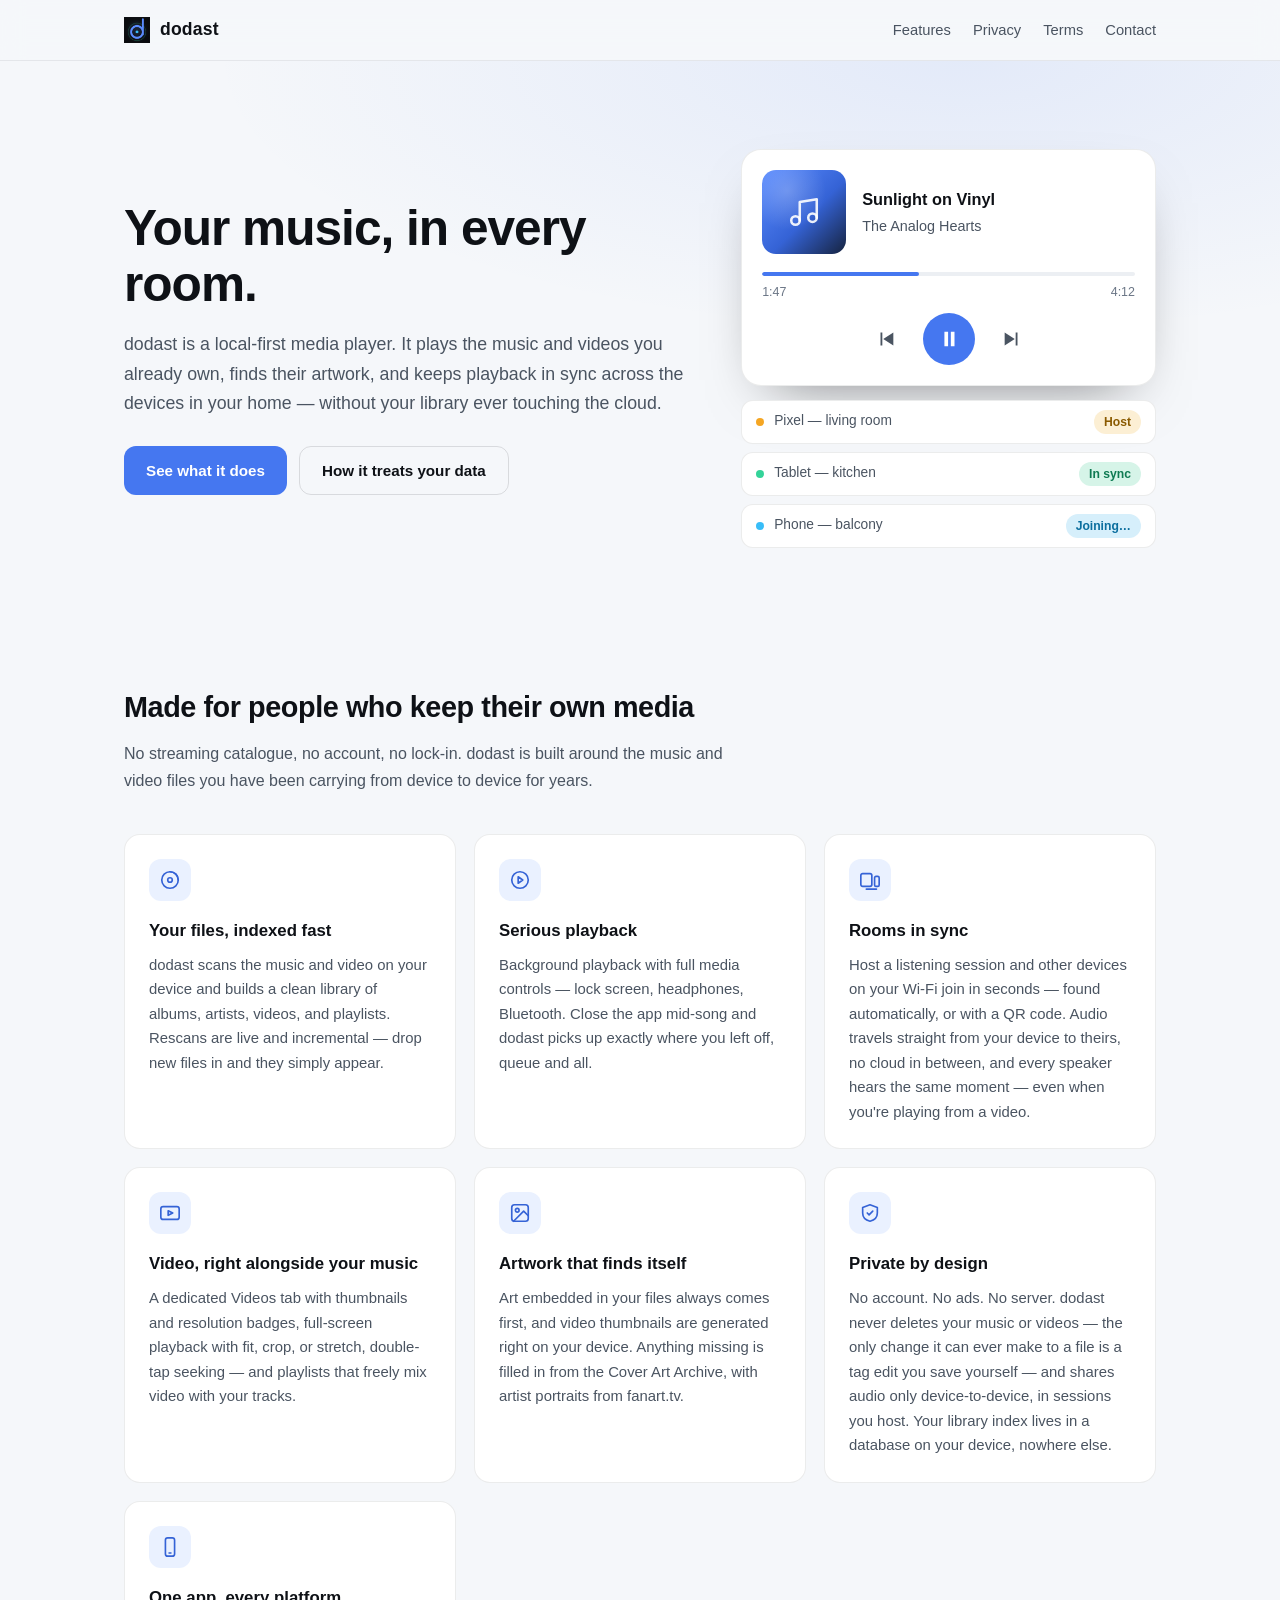
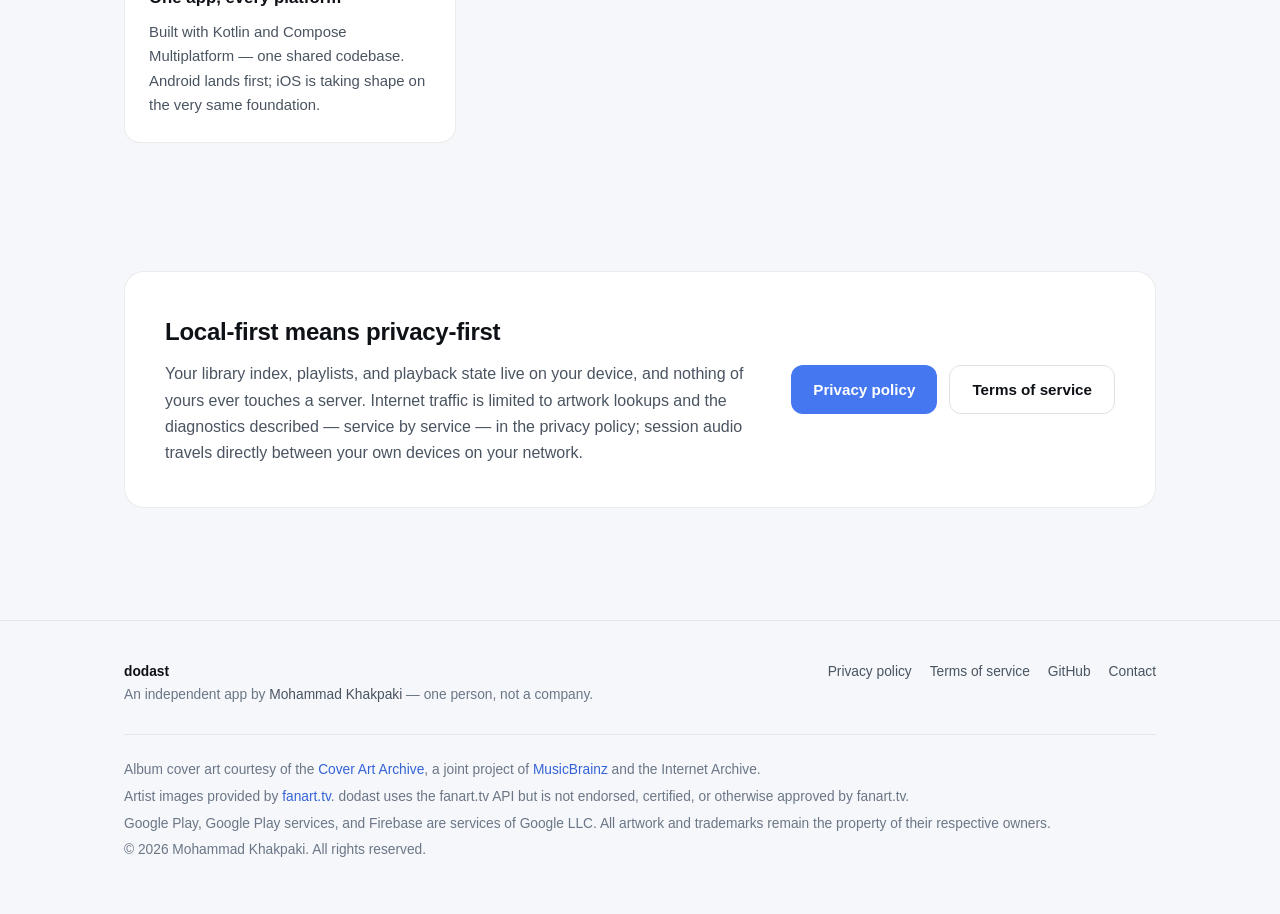
==== index.html @ 05d53584 "Remove development status message from index.html Removed the status message about development statu" ====
<!DOCTYPE html>
<html lang="en">
<head>
  <meta charset="utf-8">
  <meta name="viewport" content="width=device-width, initial-scale=1">
  <title>dodast — a local-first media player that keeps your rooms in sync</title>
  <meta name="description" content="dodast plays the music and videos you already own, finds their artwork, and keeps playback in sync across the devices in your home — without your library ever leaving your device.">
  <link rel="canonical" href="https://mkhakpaki.github.io/dodast/">
  <meta property="og:title" content="dodast — a local-first media player">
  <meta property="og:description" content="Your music and videos, your devices, in sync. No account, no uploads, no ads.">
  <meta property="og:url" content="https://mkhakpaki.github.io/dodast/">
  <meta property="og:type" content="website">
  <meta property="og:image" content="https://mkhakpaki.github.io/dodast/og-image.png">
  <meta property="og:image:width" content="1024">
  <meta property="og:image:height" content="1024">
  <meta name="twitter:card" content="summary">
  <meta name="twitter:title" content="dodast — a local-first media player">
  <meta name="twitter:description" content="Your music and videos, your devices, in sync. No account, no uploads, no ads.">
  <meta name="twitter:image" content="https://mkhakpaki.github.io/dodast/og-image.png">
  <meta name="theme-color" content="#0b0d10" media="(prefers-color-scheme: dark)">
  <meta name="theme-color" content="#f5f7fa" media="(prefers-color-scheme: light)">
  <link rel="icon" href="favicon.ico" sizes="any">
  <link rel="icon" type="image/svg+xml" href="favicon.svg">
  <link rel="icon" type="image/png" sizes="32x32" href="favicon-32.png">
  <link rel="icon" type="image/png" sizes="16x16" href="favicon-16.png">
  <link rel="apple-touch-icon" href="apple-touch-icon.png">
  <link rel="manifest" href="site.webmanifest">
  <link rel="stylesheet" href="style.css">
</head>
<body>

<header class="site-header">
  <div class="wrap">
    <a class="brand" href="./">
      <img src="icon-192.png" alt="dodast" width="26" height="26">
      dodast
    </a>
    <nav class="site-nav" aria-label="Site">
      <a href="#features" class="hide-sm">Features</a>
      <a href="privacy.html">Privacy</a>
      <a href="terms.html">Terms</a>
      <a href="mailto:mohamad.khakpaki@gmail.com" class="hide-sm">Contact</a>
    </nav>
  </div>
</header>

<main>
  <section class="hero">
    <div class="wrap">
      <div>
    
        <h1>Your music, in every room.</h1>
        <p class="lede">dodast is a local-first media player. It plays the music and videos you already own, finds their artwork, and keeps playback in sync across the devices in your home — without your library ever touching the cloud.</p>
        <div class="cta-row">
          <a class="btn btn-primary" href="#features">See what it does</a>
          <a class="btn btn-ghost" href="privacy.html">How it treats your data</a>
        </div>
      </div>

      <div class="mock" aria-hidden="true">
        <div class="np-card">
          <div class="np-top">
            <div class="np-art">
              <svg width="34" height="34" viewBox="0 0 24 24" fill="none" stroke="rgba(255,255,255,0.9)" stroke-width="1.8" stroke-linecap="round" stroke-linejoin="round">
                <path d="M9 18V5l12-2v13"/><circle cx="6" cy="18" r="3"/><circle cx="18" cy="16" r="3"/>
              </svg>
            </div>
            <div>
              <div class="np-title">Sunlight on Vinyl</div>
              <div class="np-artist">The Analog Hearts</div>
            </div>
          </div>
          <div class="np-progress"><span></span></div>
          <div class="np-times"><span>1:47</span><span>4:12</span></div>
          <div class="np-controls">
            <svg width="22" height="22" viewBox="0 0 24 24" fill="var(--text-secondary)"><path d="M6 5h2v14H6zM20 5v14l-11-7z"/></svg>
            <span class="np-play">
              <svg width="22" height="22" viewBox="0 0 24 24" fill="var(--text-on-accent)"><path d="M7 4h4v16H7zM14 4h4v16h-4z"/></svg>
            </span>
            <svg width="22" height="22" viewBox="0 0 24 24" fill="var(--text-secondary)"><path d="M16 5h2v14h-2zM4 5v14l11-7z"/></svg>
          </div>
        </div>
        <div class="devices">
          <div class="device-chip chip-host"><span class="dot"></span> Pixel — living room <span class="state">Host</span></div>
          <div class="device-chip chip-connected"><span class="dot"></span> Tablet — kitchen <span class="state">In sync</span></div>
          <div class="device-chip chip-connecting"><span class="dot"></span> Phone — balcony <span class="state">Joining…</span></div>
        </div>
      </div>
    </div>
  </section>

  <section class="section" id="features">
    <div class="wrap">
      <div class="section-head">
        <h2>Made for people who keep their own media</h2>
        <p>No streaming catalogue, no account, no lock-in. dodast is built around the music and video files you have been carrying from device to device for years.</p>
      </div>

      <div class="feature-grid">
        <article class="feature">
          <div class="icon">
            <svg width="22" height="22" viewBox="0 0 24 24" fill="none" stroke="currentColor" stroke-width="1.8" stroke-linecap="round" stroke-linejoin="round"><circle cx="12" cy="12" r="9"/><circle cx="12" cy="12" r="2.5"/><path d="M12 3a9 9 0 0 1 9 9"/></svg>
          </div>
          <h3>Your files, indexed fast</h3>
          <p>dodast scans the music and video on your device and builds a clean library of albums, artists, videos, and playlists. Rescans are live and incremental — drop new files in and they simply appear.</p>
        </article>

        <article class="feature">
          <div class="icon">
            <svg width="22" height="22" viewBox="0 0 24 24" fill="none" stroke="currentColor" stroke-width="1.8" stroke-linecap="round" stroke-linejoin="round"><circle cx="12" cy="12" r="9"/><path d="M10 8.5l5 3.5-5 3.5z"/></svg>
          </div>
          <h3>Serious playback</h3>
          <p>Background playback with full media controls — lock screen, headphones, Bluetooth. Close the app mid-song and dodast picks up exactly where you left off, queue and all.</p>
        </article>

        <article class="feature">
          <div class="icon">
            <svg width="22" height="22" viewBox="0 0 24 24" fill="none" stroke="currentColor" stroke-width="1.8" stroke-linecap="round" stroke-linejoin="round"><rect x="2" y="5" width="12" height="14" rx="2"/><rect x="17" y="8" width="5" height="11" rx="1.5"/><path d="M8 22h11"/></svg>
          </div>
          <h3>Rooms in sync</h3>
          <p>Host a listening session and other devices on your Wi-Fi join in seconds — found automatically, or with a QR code. Audio travels straight from your device to theirs, no cloud in between, and every speaker hears the same moment — even when you're playing from a video.</p>
        </article>

        <article class="feature">
          <div class="icon">
            <svg width="22" height="22" viewBox="0 0 24 24" fill="none" stroke="currentColor" stroke-width="1.8" stroke-linecap="round" stroke-linejoin="round"><rect x="2" y="5" width="20" height="14" rx="2.5"/><path d="M10 9.5l5 2.5-5 2.5z"/></svg>
          </div>
          <h3>Video, right alongside your music</h3>
          <p>A dedicated Videos tab with thumbnails and resolution badges, full-screen playback with fit, crop, or stretch, double-tap seeking — and playlists that freely mix video with your tracks.</p>
        </article>

        <article class="feature">
          <div class="icon">
            <svg width="22" height="22" viewBox="0 0 24 24" fill="none" stroke="currentColor" stroke-width="1.8" stroke-linecap="round" stroke-linejoin="round"><rect x="3" y="3" width="18" height="18" rx="3"/><circle cx="9" cy="9" r="2"/><path d="M21 15l-5-5-11 11"/></svg>
          </div>
          <h3>Artwork that finds itself</h3>
          <p>Art embedded in your files always comes first, and video thumbnails are generated right on your device. Anything missing is filled in from the Cover Art Archive, with artist portraits from fanart.tv.</p>
        </article>

        <article class="feature">
          <div class="icon">
            <svg width="22" height="22" viewBox="0 0 24 24" fill="none" stroke="currentColor" stroke-width="1.8" stroke-linecap="round" stroke-linejoin="round"><path d="M12 3l8 3v6c0 4.5-3.2 7.8-8 9-4.8-1.2-8-4.5-8-9V6z"/><path d="M9 12l2 2 4-4"/></svg>
          </div>
          <h3>Private by design</h3>
          <p>No account. No ads. No server. dodast never deletes your music or videos — the only change it can ever make to a file is a tag edit you save yourself — and shares audio only device-to-device, in sessions you host. Your library index lives in a database on your device, nowhere else.</p>
        </article>

        <article class="feature">
          <div class="icon">
            <svg width="22" height="22" viewBox="0 0 24 24" fill="none" stroke="currentColor" stroke-width="1.8" stroke-linecap="round" stroke-linejoin="round"><rect x="7" y="2" width="10" height="20" rx="2.5"/><path d="M11 18.5h2"/></svg>
          </div>
          <h3>One app, every platform</h3>
          <p>Built with Kotlin and Compose Multiplatform — one shared codebase. Android lands first; iOS is taking shape on the very same foundation.</p>
        </article>
      </div>
    </div>
  </section>

  <section class="section" id="privacy">
    <div class="wrap">
      <div class="privacy-banner">
        <div>
          <h2>Local-first means privacy-first</h2>
          <p>Your library index, playlists, and playback state live on your device, and nothing of yours ever touches a server. Internet traffic is limited to artwork lookups and the diagnostics described — service by service — in the privacy policy; session audio travels directly between your own devices on your network.</p>
        </div>
        <div class="cta-row">
          <a class="btn btn-primary" href="privacy.html">Privacy policy</a>
          <a class="btn btn-ghost" href="terms.html">Terms of service</a>
        </div>
      </div>
    </div>
  </section>
</main>

<footer class="site-footer">
  <div class="wrap">
    <div class="footer-cols">
      <div>
        <strong style="color: var(--text-primary);">dodast</strong><br>
        An independent app by <a href="mailto:mohamad.khakpaki@gmail.com">Mohammad Khakpaki</a> — one person, not a company.
      </div>
      <nav aria-label="Footer">
        <a href="privacy.html">Privacy policy</a>
        <a href="terms.html">Terms of service</a>
        <a href="https://github.com/mkhakpaki">GitHub</a>
        <a href="mailto:mohamad.khakpaki@gmail.com">Contact</a>
      </nav>
    </div>
    <div class="credits">
      <p>Album cover art courtesy of the <a href="https://coverartarchive.org" rel="external">Cover Art Archive</a>, a joint project of <a href="https://musicbrainz.org" rel="external">MusicBrainz</a> and the Internet Archive.</p>
      <p>Artist images provided by <a href="https://fanart.tv" rel="external">fanart.tv</a>. dodast uses the fanart.tv API but is not endorsed, certified, or otherwise approved by fanart.tv.</p>
      <p>Google Play, Google Play services, and Firebase are services of Google LLC. All artwork and trademarks remain the property of their respective owners.</p>
      <p>© 2026 Mohammad Khakpaki. All rights reserved.</p>
    </div>
  </div>
</footer>

</body>
</html>
---- style.css ----
/* dodast — product site. Tokens ported from the app's design system (ui/theme/Color.kt).
   Dark is the default, light via prefers-color-scheme, matching the app. */

:root {
  --bg-base: #0b0d10;
  --bg-elevated: #14171c;
  --surface-card: #191d23;
  --surface-raised: #20252d;
  --surface-sunken: #101318;
  --text-primary: #f4f6f9;
  --text-secondary: #a2abb8;
  --text-tertiary: #8a94a6;
  --text-on-accent: #0b0d10;
  --border-subtle: rgba(255, 255, 255, 0.08);
  --border-default: rgba(255, 255, 255, 0.12);
  --divider: rgba(255, 255, 255, 0.06);
  --accent: #5b8cff;
  --accent-hover: #4577f0;
  --accent-subtle: #16233f;
  --accent-text: #a9c2ff;
  --sync-host: #f5a623;
  --sync-host-dim: #4a3a16;
  --sync-connected: #34d399;
  --sync-connected-dim: #123a2c;
  --sync-connecting: #38bdf8;
  --sync-connecting-dim: #103246;
  --glow: rgba(91, 140, 255, 0.14);
}

@media (prefers-color-scheme: light) {
  :root {
    --bg-base: #f5f7fa;
    --bg-elevated: #ffffff;
    --surface-card: #ffffff;
    --surface-raised: #ffffff;
    --surface-sunken: #eceff3;
    --text-primary: #0e1116;
    --text-secondary: #4a5461;
    --text-tertiary: #6b7686;
    --text-on-accent: #ffffff;
    --border-subtle: rgba(11, 13, 16, 0.08);
    --border-default: rgba(11, 13, 16, 0.12);
    --divider: rgba(11, 13, 16, 0.07);
    --accent: #4577f0;
    --accent-hover: #3563d6;
    --accent-subtle: #eaf1ff;
    --accent-text: #3563d6;
    --sync-host-dim: #fcefd4;
    --sync-connected-dim: #d6f4e8;
    --sync-connecting-dim: #d6effb;
    --glow: rgba(69, 119, 240, 0.1);
  }
}

* { box-sizing: border-box; }

html { scroll-behavior: smooth; }

body {
  margin: 0;
  background: var(--bg-base);
  color: var(--text-primary);
  font-family: -apple-system, BlinkMacSystemFont, "Segoe UI", Roboto,
    "Helvetica Neue", Arial, sans-serif;
  font-size: 16px;
  line-height: 1.65;
  -webkit-font-smoothing: antialiased;
  text-rendering: optimizeLegibility;
}

a { color: var(--accent-text); text-decoration: none; }
a:hover { text-decoration: underline; }

:focus-visible {
  outline: 2px solid var(--accent);
  outline-offset: 2px;
  border-radius: 4px;
}

.wrap { max-width: 1080px; margin: 0 auto; padding: 0 24px; }

/* ---------- header ---------- */

.site-header {
  position: sticky;
  top: 0;
  z-index: 10;
  background: color-mix(in srgb, var(--bg-base) 88%, transparent);
  backdrop-filter: blur(12px);
  -webkit-backdrop-filter: blur(12px);
  border-bottom: 1px solid var(--divider);
}

.site-header .wrap {
  display: flex;
  align-items: center;
  justify-content: space-between;
  height: 60px;
}

.brand {
  display: inline-flex;
  align-items: center;
  gap: 10px;
  font-weight: 700;
  font-size: 1.1rem;
  letter-spacing: 0.01em;
  color: var(--text-primary);
}
.brand:hover { text-decoration: none; }
.brand svg { display: block; }

.site-nav { display: flex; align-items: center; gap: 22px; }
.site-nav a {
  color: var(--text-secondary);
  font-size: 0.92rem;
  font-weight: 500;
}
.site-nav a:hover { color: var(--text-primary); text-decoration: none; }
.site-nav a[aria-current="page"] { color: var(--text-primary); }

/* ---------- hero ---------- */

.hero {
  position: relative;
  overflow: hidden;
  padding: 88px 0 72px;
}

.hero::before {
  content: "";
  position: absolute;
  inset: -40% -20% auto;
  height: 130%;
  background: radial-gradient(ellipse 60% 55% at 68% 30%, var(--glow), transparent 70%);
  pointer-events: none;
}

.hero .wrap {
  position: relative;
  display: grid;
  grid-template-columns: minmax(0, 1.15fr) minmax(0, 0.85fr);
  gap: 56px;
  align-items: center;
}

.hero h1 {
  margin: 0 0 18px;
  font-size: clamp(2.1rem, 4.5vw, 3.1rem);
  line-height: 1.12;
  letter-spacing: -0.02em;
}

.hero .lede {
  margin: 0 0 28px;
  max-width: 34em;
  color: var(--text-secondary);
  font-size: 1.11rem;
}

.status-pill {
  display: inline-flex;
  align-items: center;
  gap: 8px;
  margin-bottom: 22px;
  padding: 6px 14px;
  border: 1px solid var(--border-default);
  border-radius: 999px;
  background: var(--surface-card);
  color: var(--text-secondary);
  font-size: 0.85rem;
  font-weight: 500;
}
.status-pill .dot {
  width: 8px;
  height: 8px;
  border-radius: 50%;
  background: var(--sync-connected);
}

.cta-row { display: flex; flex-wrap: wrap; gap: 12px; }

.btn {
  display: inline-flex;
  align-items: center;
  gap: 8px;
  padding: 11px 22px;
  border-radius: 12px;
  font-weight: 600;
  font-size: 0.95rem;
  transition: background 0.15s ease, border-color 0.15s ease;
}
.btn:hover { text-decoration: none; }

.btn-primary { background: var(--accent); color: var(--text-on-accent); }
.btn-primary:hover { background: var(--accent-hover); }

.btn-ghost {
  border: 1px solid var(--border-default);
  color: var(--text-primary);
  background: transparent;
}
.btn-ghost:hover { background: var(--surface-card); }

/* ---------- now-playing mock ---------- */

.mock {
  display: flex;
  flex-direction: column;
  gap: 14px;
  min-width: 0;
}

.np-card {
  background: var(--surface-card);
  border: 1px solid var(--border-subtle);
  border-radius: 20px;
  padding: 20px;
  box-shadow: 0 24px 60px -30px rgba(0, 0, 0, 0.55);
}

.np-top { display: flex; gap: 16px; align-items: center; }

.np-art {
  flex: none;
  width: 84px;
  height: 84px;
  border-radius: 14px;
  background:
    radial-gradient(circle at 30% 25%, rgba(255, 255, 255, 0.22), transparent 45%),
    linear-gradient(135deg, #5b8cff 0%, #3563d6 55%, #16233f 100%);
  display: grid;
  place-items: center;
}

.np-title { font-weight: 650; font-size: 1.02rem; }
.np-artist { color: var(--text-secondary); font-size: 0.9rem; margin-top: 2px; }

.np-progress {
  margin: 18px 0 6px;
  height: 4px;
  border-radius: 2px;
  background: var(--surface-sunken);
  overflow: hidden;
}
.np-progress span {
  display: block;
  width: 42%;
  height: 100%;
  border-radius: 2px;
  background: var(--accent);
}
.np-times {
  display: flex;
  justify-content: space-between;
  color: var(--text-tertiary);
  font-size: 0.78rem;
  font-variant-numeric: tabular-nums;
}

.np-controls {
  display: flex;
  justify-content: center;
  align-items: center;
  gap: 26px;
  margin-top: 10px;
}
.np-controls svg { display: block; }
.np-play {
  width: 52px;
  height: 52px;
  border-radius: 50%;
  background: var(--accent);
  display: grid;
  place-items: center;
}

.devices { display: flex; flex-direction: column; gap: 8px; }

.device-chip {
  display: flex;
  align-items: center;
  gap: 10px;
  padding: 9px 14px;
  border-radius: 12px;
  border: 1px solid var(--border-subtle);
  background: var(--bg-elevated);
  font-size: 0.86rem;
  color: var(--text-secondary);
}
.device-chip .dot { width: 8px; height: 8px; border-radius: 50%; flex: none; }
.device-chip .state {
  margin-left: auto;
  font-size: 0.76rem;
  font-weight: 600;
  padding: 2px 10px;
  border-radius: 999px;
}
.chip-host .dot { background: var(--sync-host); }
.chip-host .state { color: var(--sync-host); background: var(--sync-host-dim); }
.chip-connected .dot { background: var(--sync-connected); }
.chip-connected .state { color: var(--sync-connected); background: var(--sync-connected-dim); }
.chip-connecting .dot { background: var(--sync-connecting); }
.chip-connecting .state { color: var(--sync-connecting); background: var(--sync-connecting-dim); }

@media (prefers-color-scheme: light) {
  .chip-host .state { color: #8a5a00; }
  .chip-connected .state { color: #0f7a52; }
  .chip-connecting .state { color: #0b6e9e; }
}

/* ---------- features ---------- */

.section { padding: 64px 0; }
.section-head { max-width: 620px; margin-bottom: 40px; }
.section-head h2 {
  margin: 0 0 10px;
  font-size: 1.8rem;
  letter-spacing: -0.015em;
}
.section-head p { margin: 0; color: var(--text-secondary); }

.feature-grid {
  display: grid;
  grid-template-columns: repeat(3, 1fr);
  gap: 18px;
}

.feature {
  background: var(--surface-card);
  border: 1px solid var(--border-subtle);
  border-radius: 16px;
  padding: 24px;
}
.feature .icon {
  width: 42px;
  height: 42px;
  border-radius: 12px;
  background: var(--accent-subtle);
  color: var(--accent-text);
  display: grid;
  place-items: center;
  margin-bottom: 16px;
}
.feature h3 { margin: 0 0 8px; font-size: 1.05rem; }
.feature p { margin: 0; color: var(--text-secondary); font-size: 0.93rem; }

/* ---------- privacy banner ---------- */

.privacy-banner {
  background: var(--surface-card);
  border: 1px solid var(--border-subtle);
  border-radius: 20px;
  padding: 40px;
  display: grid;
  grid-template-columns: minmax(0, 1fr) auto;
  gap: 28px;
  align-items: center;
}
.privacy-banner h2 { margin: 0 0 10px; font-size: 1.5rem; letter-spacing: -0.01em; }
.privacy-banner p { margin: 0; color: var(--text-secondary); max-width: 46em; }
.privacy-banner .cta-row { flex: none; }

/* ---------- footer ---------- */

.site-footer {
  margin-top: 48px;
  border-top: 1px solid var(--divider);
  padding: 40px 0 48px;
  color: var(--text-tertiary);
  font-size: 0.86rem;
}
.footer-cols {
  display: flex;
  flex-wrap: wrap;
  justify-content: space-between;
  gap: 24px;
  margin-bottom: 28px;
}
.footer-cols nav { display: flex; flex-wrap: wrap; gap: 18px; }
.footer-cols a { color: var(--text-secondary); }
.credits { border-top: 1px solid var(--divider); padding-top: 20px; }
.credits p { margin: 4px 0; }

/* ---------- legal / document pages ---------- */

.doc { max-width: 760px; margin: 0 auto; padding: 56px 24px 80px; }
.doc header.doc-head { margin-bottom: 36px; }
.doc h1 { margin: 0 0 8px; font-size: 2rem; letter-spacing: -0.02em; }
.doc .updated { color: var(--text-tertiary); font-size: 0.9rem; margin: 0; }

.doc h2 {
  margin: 44px 0 12px;
  font-size: 1.3rem;
  letter-spacing: -0.01em;
  scroll-margin-top: 80px;
}
.doc h3 { margin: 26px 0 8px; font-size: 1.05rem; }
.doc p, .doc li { color: var(--text-secondary); }
.doc li { margin: 6px 0; }
.doc strong { color: var(--text-primary); font-weight: 600; }

.summary-card {
  background: var(--surface-card);
  border: 1px solid var(--border-subtle);
  border-left: 3px solid var(--accent);
  border-radius: 12px;
  padding: 20px 24px;
  margin: 24px 0;
}
.summary-card p:first-child { margin-top: 0; }
.summary-card ul { margin: 8px 0 0; padding-left: 20px; }

.toc {
  background: var(--bg-elevated);
  border: 1px solid var(--border-subtle);
  border-radius: 12px;
  padding: 18px 24px;
  margin: 28px 0 8px;
  font-size: 0.92rem;
}
.toc strong { color: var(--text-primary); }
.toc ol { margin: 8px 0 0; padding-left: 22px; columns: 2; column-gap: 32px; }
.toc li { margin: 3px 0; break-inside: avoid; }

table {
  width: 100%;
  border-collapse: collapse;
  font-size: 0.92rem;
  margin: 16px 0;
}
th, td {
  text-align: left;
  padding: 10px 14px;
  border-bottom: 1px solid var(--divider);
  color: var(--text-secondary);
  vertical-align: top;
}
th { color: var(--text-primary); font-weight: 600; border-bottom: 1px solid var(--border-default); }

/* ---------- responsive ---------- */

@media (max-width: 900px) {
  .hero { padding: 56px 0 48px; }
  .hero .wrap { grid-template-columns: 1fr; gap: 40px; }
  .feature-grid { grid-template-columns: repeat(2, 1fr); }
  .privacy-banner { grid-template-columns: 1fr; padding: 32px; }
}

@media (max-width: 600px) {
  .feature-grid { grid-template-columns: 1fr; }
  .site-nav { gap: 14px; }
  .site-nav .hide-sm { display: none; }
  .toc ol { columns: 1; }
}

/* ---------- print (legal docs) ---------- */

@media print {
  :root {
    --bg-base: #ffffff;
    --bg-elevated: #ffffff;
    --surface-card: #ffffff;
    --text-primary: #000000;
    --text-secondary: #222222;
    --text-tertiary: #444444;
  }
  .site-header, .site-footer, .toc { display: none; }
  body { font-size: 12pt; }
  .doc { padding: 0; max-width: none; }
  a { color: inherit; text-decoration: underline; }
}
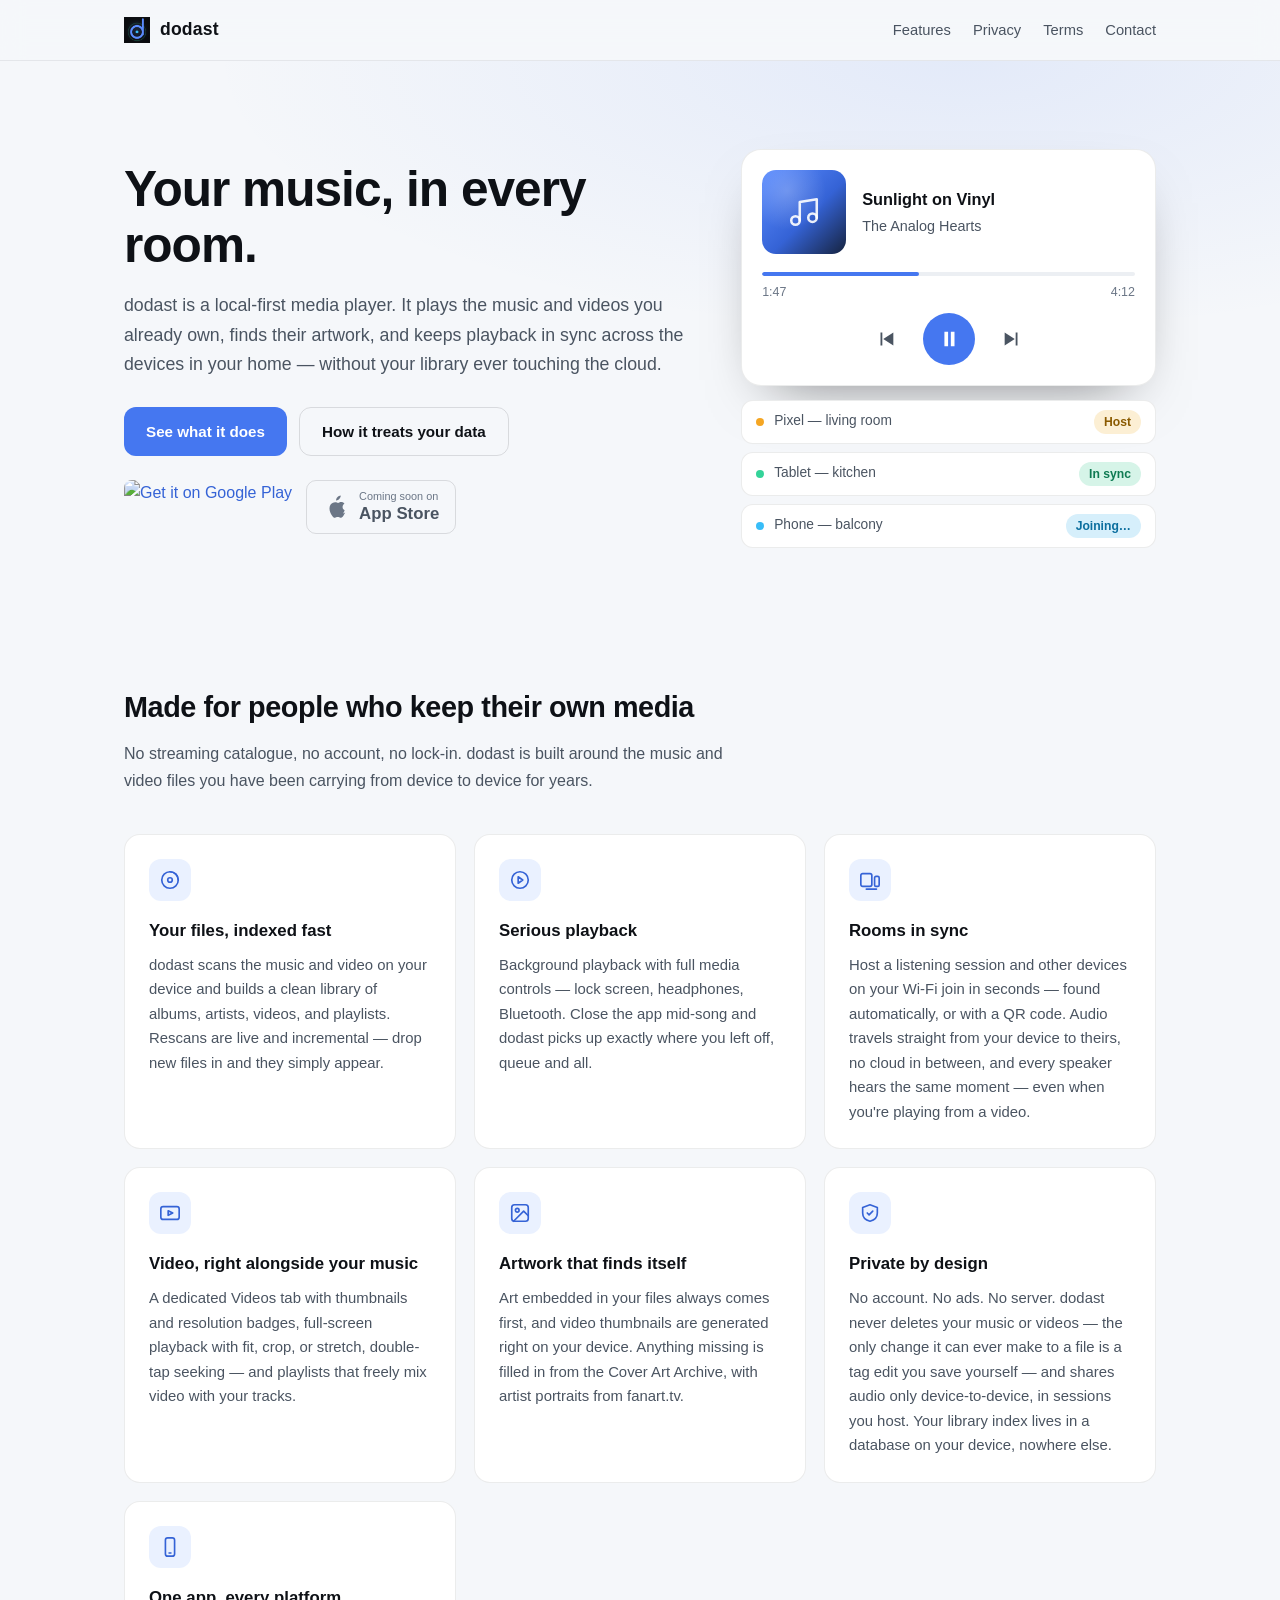
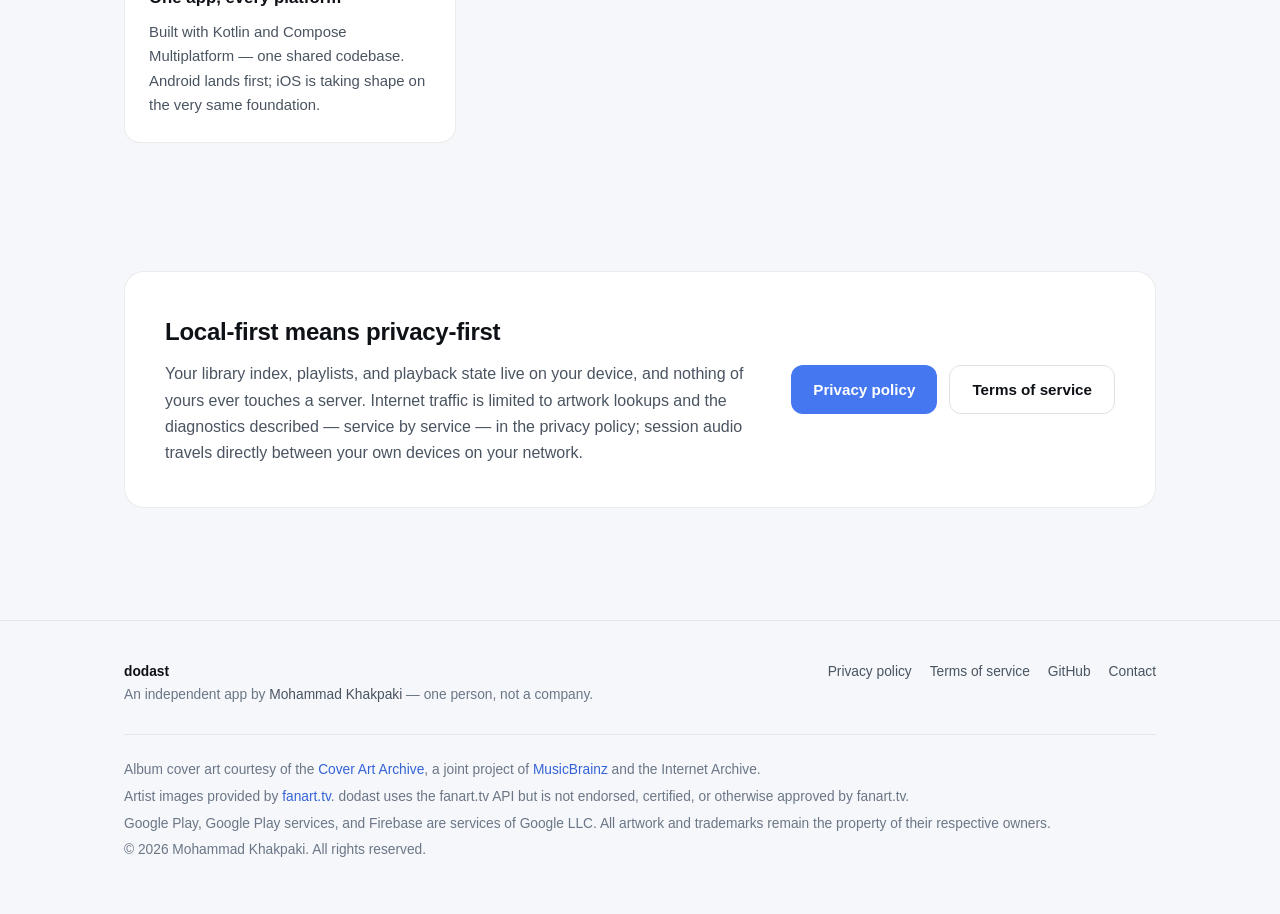
==== commit 8781b7b7: "Add Google Play and App Store badges to hero section Links the live Play Store listing and adds a "c" ====
--- a/index.html
+++ b/index.html
@@ -55,6 +55,19 @@
           <a class="btn btn-primary" href="#features">See what it does</a>
           <a class="btn btn-ghost" href="privacy.html">How it treats your data</a>
         </div>
+
+        <div class="store-badges">
+          <a href="https://play.google.com/store/apps/details?id=com.mkhakpaki.dodast" class="store-badge store-badge-play" aria-label="Get it on Google Play">
+            <img src="google-play-badge.png" alt="Get it on Google Play" height="54">
+          </a>
+          <div class="store-badge store-badge-soon" aria-label="Coming soon to the App Store">
+            <svg width="26" height="26" viewBox="0 0 24 24" fill="currentColor" aria-hidden="true"><path d="M16.365 1.43c0 1.14-.468 2.15-1.19 2.98-.813.93-2.008 1.65-3.05 1.56-.14-1.12.44-2.29 1.14-3.03.81-.87 2.23-1.53 3.1-1.51zM20.5 17.1c-.44 1.02-.98 1.98-1.66 2.87-.9 1.19-1.63 2.02-2.7 2.02-1.02 0-1.36-.66-2.55-.66-1.2 0-1.58.65-2.55.68-1.05.03-1.86-1.02-2.77-2.19-1.85-2.42-3.27-6.85-1.37-9.85.94-1.48 2.6-2.42 4.4-2.44 1.02-.02 1.98.68 2.6.68.62 0 1.79-.84 3.02-.72.51.02 1.96.2 2.89 1.55-2.53 1.4-2.14 4.98.19 5.96-.4.99-.62 1.6-1.5 3.1z"/></svg>
+            <div class="store-badge-text">
+              <span class="soon-label">Coming soon on</span>
+              <span class="soon-store">App Store</span>
+            </div>
+          </div>
+        </div>
       </div>
 
       <div class="mock" aria-hidden="true">
--- a/style.css
+++ b/style.css
@@ -180,6 +180,31 @@
 
 .cta-row { display: flex; flex-wrap: wrap; gap: 12px; }
 
+.store-badges {
+  display: flex;
+  flex-wrap: wrap;
+  align-items: center;
+  gap: 14px;
+  margin-top: 24px;
+}
+
+.store-badge-play img { display: block; border-radius: 8px; }
+
+.store-badge-soon {
+  display: inline-flex;
+  align-items: center;
+  gap: 10px;
+  height: 54px;
+  padding: 0 16px;
+  border: 1px solid var(--border-default);
+  border-radius: 10px;
+  color: var(--text-tertiary);
+}
+.store-badge-soon svg { flex: none; }
+.store-badge-text { display: flex; flex-direction: column; line-height: 1.25; }
+.soon-label { font-size: 0.68rem; }
+.soon-store { font-size: 1.05rem; font-weight: 600; color: var(--text-secondary); }
+
 .btn {
   display: inline-flex;
   align-items: center;
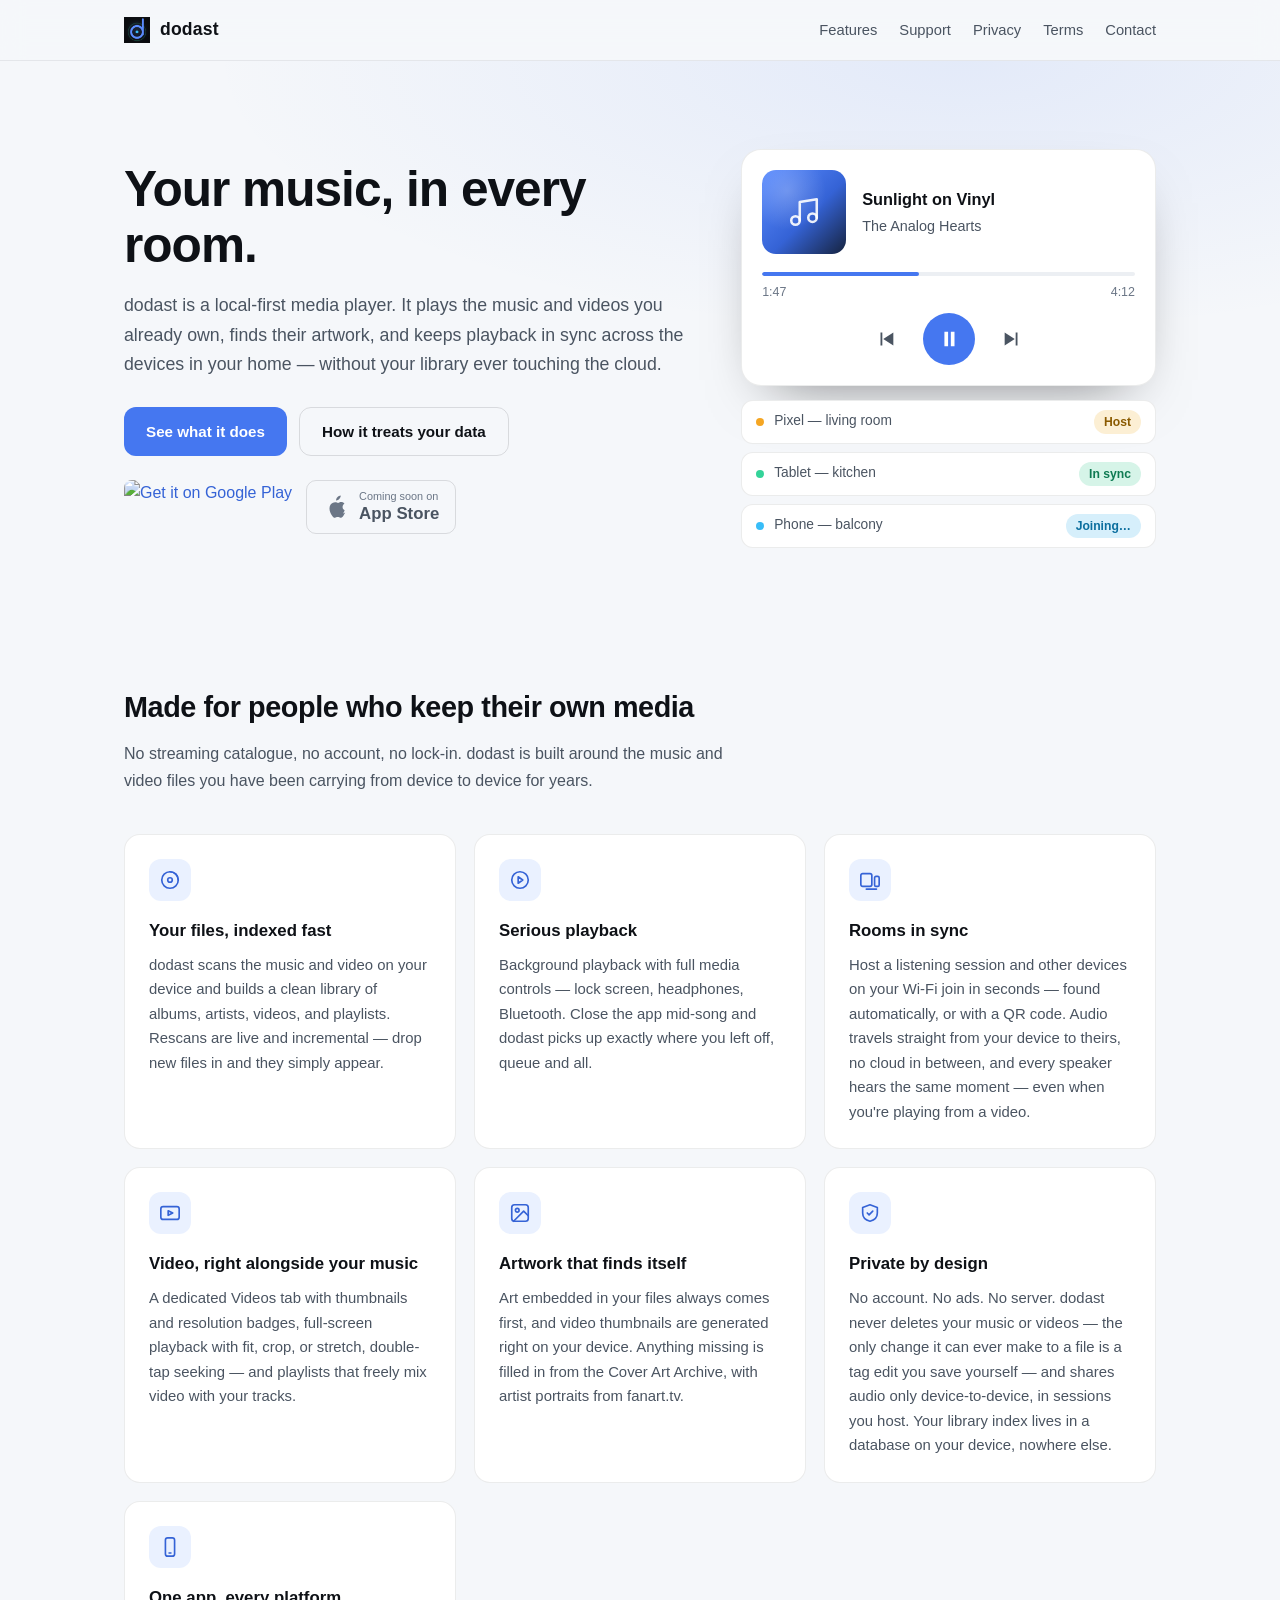
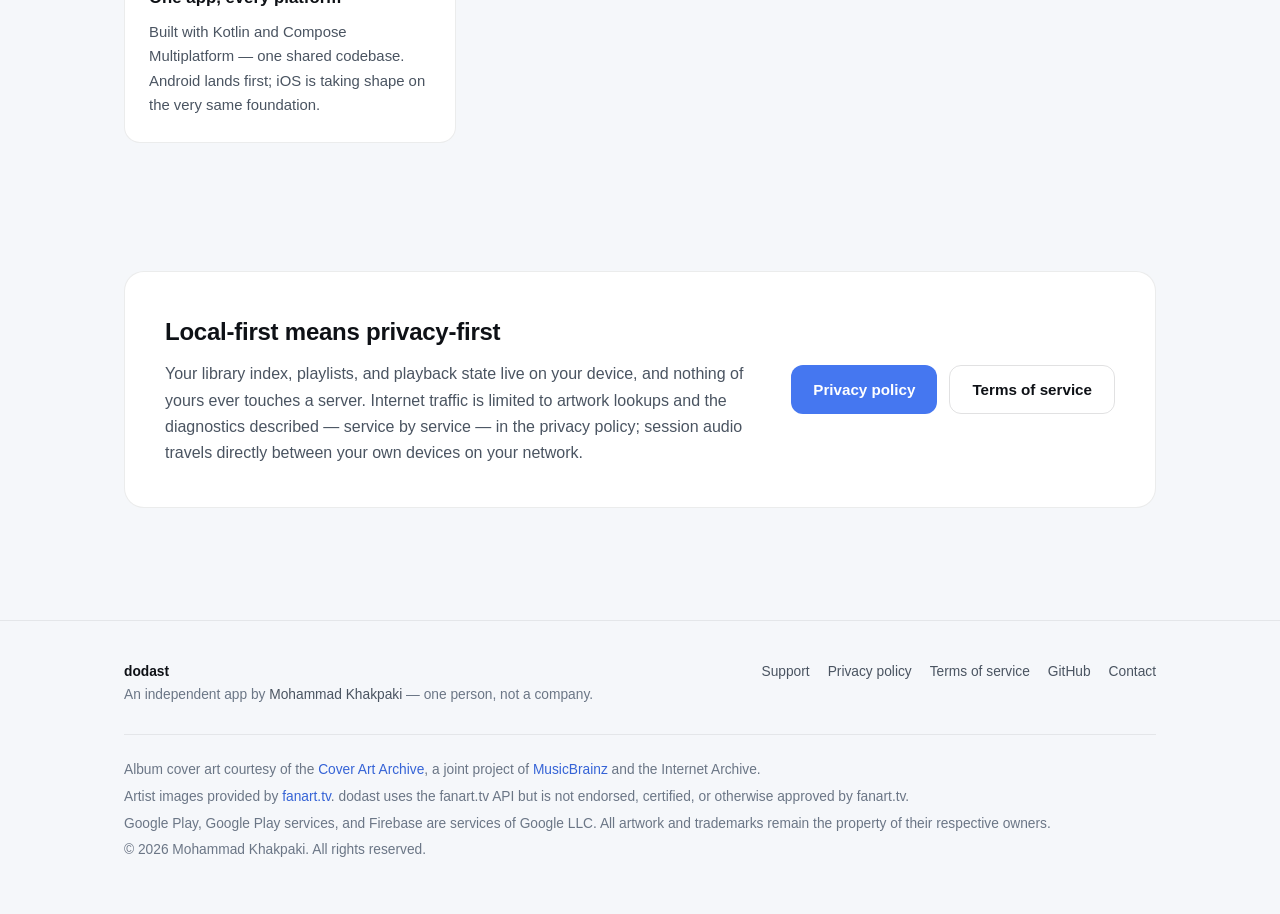
==== commit 5ca841b6: "Add support page with FAQ and contact section Served at /dodast/support via GitHub Pages extensionle" ====
--- a/index.html
+++ b/index.html
@@ -37,6 +37,7 @@
     </a>
     <nav class="site-nav" aria-label="Site">
       <a href="#features" class="hide-sm">Features</a>
+      <a href="support.html">Support</a>
       <a href="privacy.html">Privacy</a>
       <a href="terms.html">Terms</a>
       <a href="mailto:mohamad.khakpaki@gmail.com" class="hide-sm">Contact</a>
@@ -193,6 +194,7 @@
         An independent app by <a href="mailto:mohamad.khakpaki@gmail.com">Mohammad Khakpaki</a> — one person, not a company.
       </div>
       <nav aria-label="Footer">
+        <a href="support.html">Support</a>
         <a href="privacy.html">Privacy policy</a>
         <a href="terms.html">Terms of service</a>
         <a href="https://github.com/mkhakpaki">GitHub</a>
--- a/style.css
+++ b/style.css
@@ -463,6 +463,53 @@
 }
 th { color: var(--text-primary); font-weight: 600; border-bottom: 1px solid var(--border-default); }
 
+/* ---------- support / faq ---------- */
+
+.faq-list { display: grid; gap: 10px; margin: 20px 0 0; }
+
+.faq-list details {
+  background: var(--surface-card);
+  border: 1px solid var(--border-subtle);
+  border-radius: 12px;
+}
+
+.faq-list summary {
+  display: flex;
+  align-items: center;
+  justify-content: space-between;
+  gap: 14px;
+  padding: 14px 18px;
+  cursor: pointer;
+  list-style: none;
+  font-weight: 600;
+  color: var(--text-primary);
+}
+.faq-list summary::-webkit-details-marker { display: none; }
+.faq-list summary::after {
+  content: "+";
+  flex: none;
+  color: var(--text-tertiary);
+  font-size: 1.2rem;
+  line-height: 1;
+  transition: transform 0.15s ease;
+}
+.faq-list details[open] summary::after { transform: rotate(45deg); }
+
+.faq-a { padding: 0 18px 16px; }
+.faq-a > :first-child { margin-top: 0; }
+.faq-a > :last-child { margin-bottom: 0; }
+.faq-a ul { padding-left: 20px; }
+
+.contact-card {
+  background: var(--surface-card);
+  border: 1px solid var(--border-subtle);
+  border-radius: 16px;
+  padding: 28px;
+  margin-top: 20px;
+}
+.contact-card > :first-child { margin-top: 0; }
+.contact-card .cta-row { margin-top: 20px; }
+
 /* ---------- responsive ---------- */
 
 @media (max-width: 900px) {
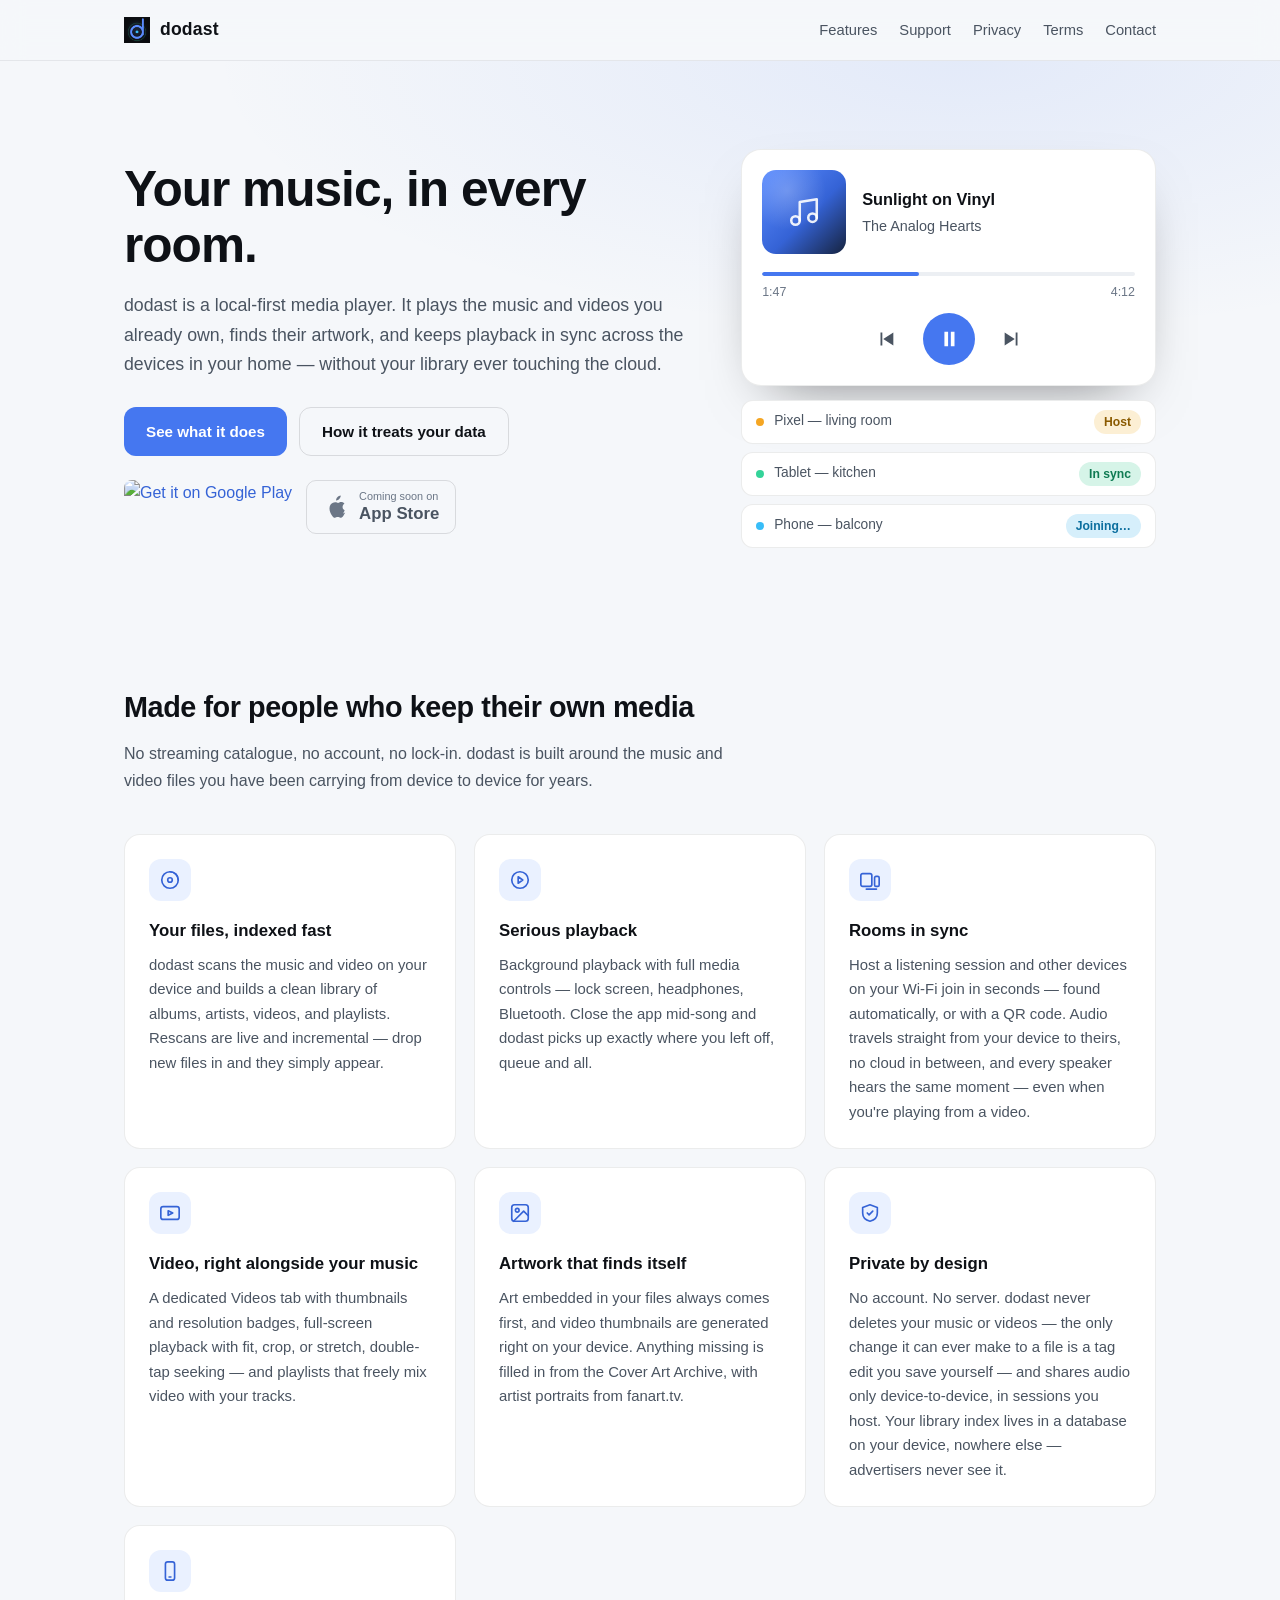
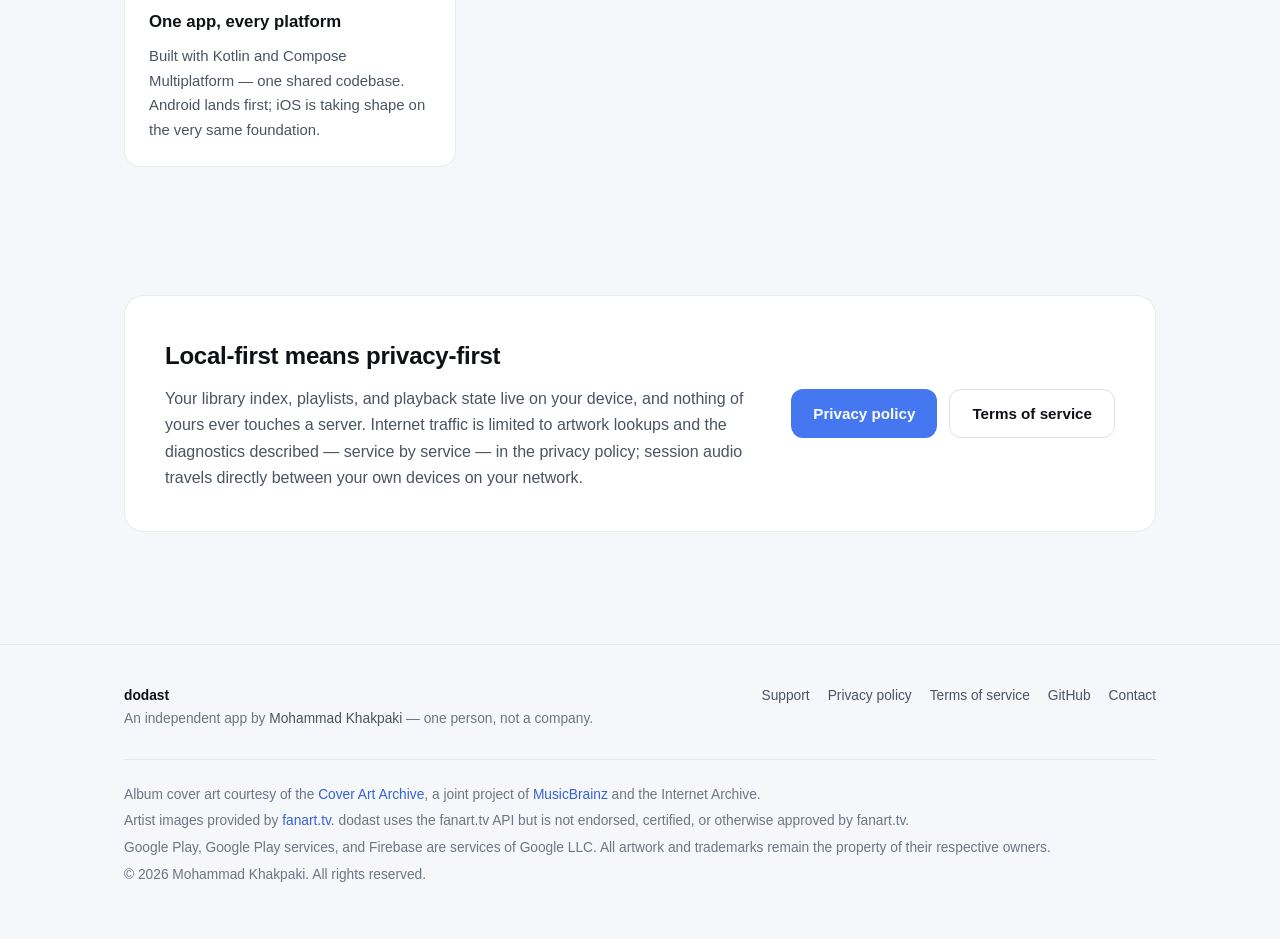
==== commit e4dca795: "Cover AdMob ads and Adapty premium purchases across the site The app is being monetized: the free ve" ====
--- a/index.html
+++ b/index.html
@@ -7,7 +7,7 @@
   <meta name="description" content="dodast plays the music and videos you already own, finds their artwork, and keeps playback in sync across the devices in your home — without your library ever leaving your device.">
   <link rel="canonical" href="https://mkhakpaki.github.io/dodast/">
   <meta property="og:title" content="dodast — a local-first media player">
-  <meta property="og:description" content="Your music and videos, your devices, in sync. No account, no uploads, no ads.">
+  <meta property="og:description" content="Your music and videos, your devices, in sync. No account, no uploads.">
   <meta property="og:url" content="https://mkhakpaki.github.io/dodast/">
   <meta property="og:type" content="website">
   <meta property="og:image" content="https://mkhakpaki.github.io/dodast/og-image.png">
@@ -15,7 +15,7 @@
   <meta property="og:image:height" content="1024">
   <meta name="twitter:card" content="summary">
   <meta name="twitter:title" content="dodast — a local-first media player">
-  <meta name="twitter:description" content="Your music and videos, your devices, in sync. No account, no uploads, no ads.">
+  <meta name="twitter:description" content="Your music and videos, your devices, in sync. No account, no uploads.">
   <meta name="twitter:image" content="https://mkhakpaki.github.io/dodast/og-image.png">
   <meta name="theme-color" content="#0b0d10" media="(prefers-color-scheme: dark)">
   <meta name="theme-color" content="#f5f7fa" media="(prefers-color-scheme: light)">
@@ -156,7 +156,7 @@
             <svg width="22" height="22" viewBox="0 0 24 24" fill="none" stroke="currentColor" stroke-width="1.8" stroke-linecap="round" stroke-linejoin="round"><path d="M12 3l8 3v6c0 4.5-3.2 7.8-8 9-4.8-1.2-8-4.5-8-9V6z"/><path d="M9 12l2 2 4-4"/></svg>
           </div>
           <h3>Private by design</h3>
-          <p>No account. No ads. No server. dodast never deletes your music or videos — the only change it can ever make to a file is a tag edit you save yourself — and shares audio only device-to-device, in sessions you host. Your library index lives in a database on your device, nowhere else.</p>
+          <p>No account. No server. dodast never deletes your music or videos — the only change it can ever make to a file is a tag edit you save yourself — and shares audio only device-to-device, in sessions you host. Your library index lives in a database on your device, nowhere else — advertisers never see it.</p>
         </article>
 
         <article class="feature">
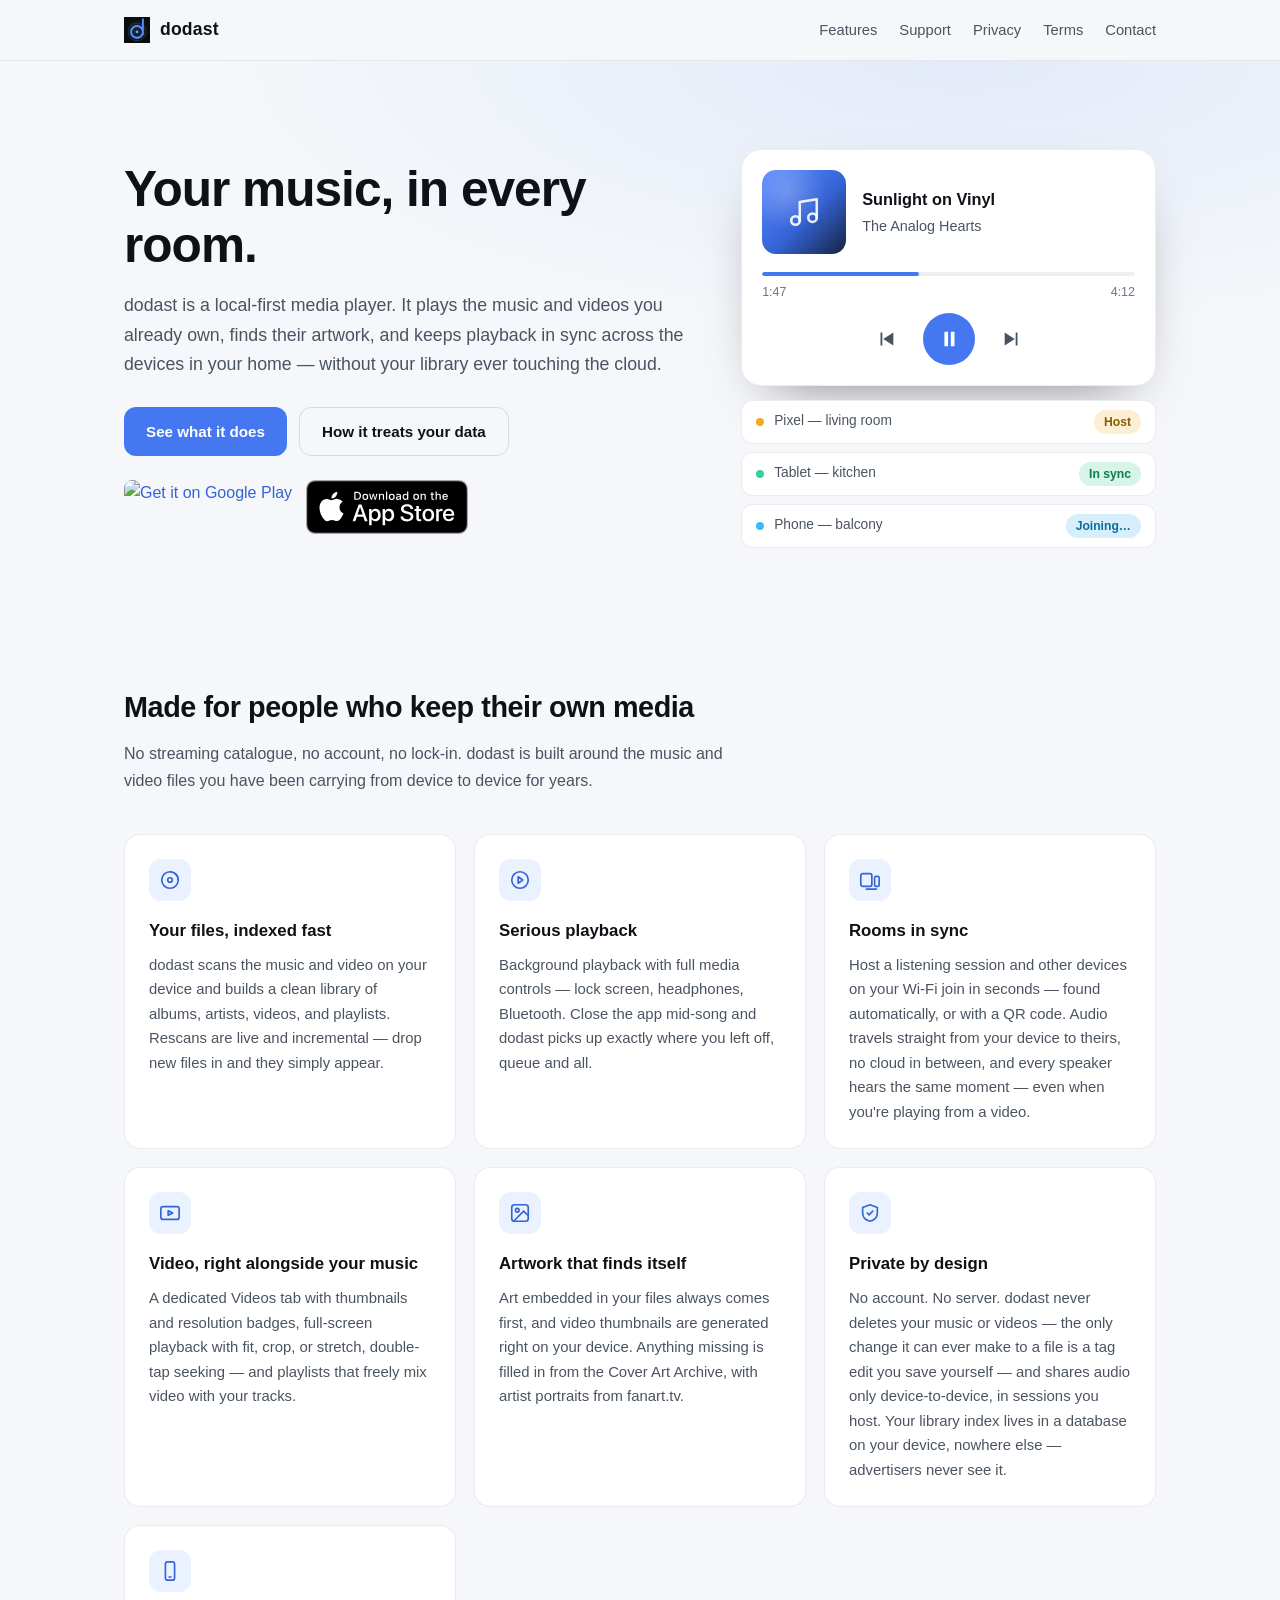
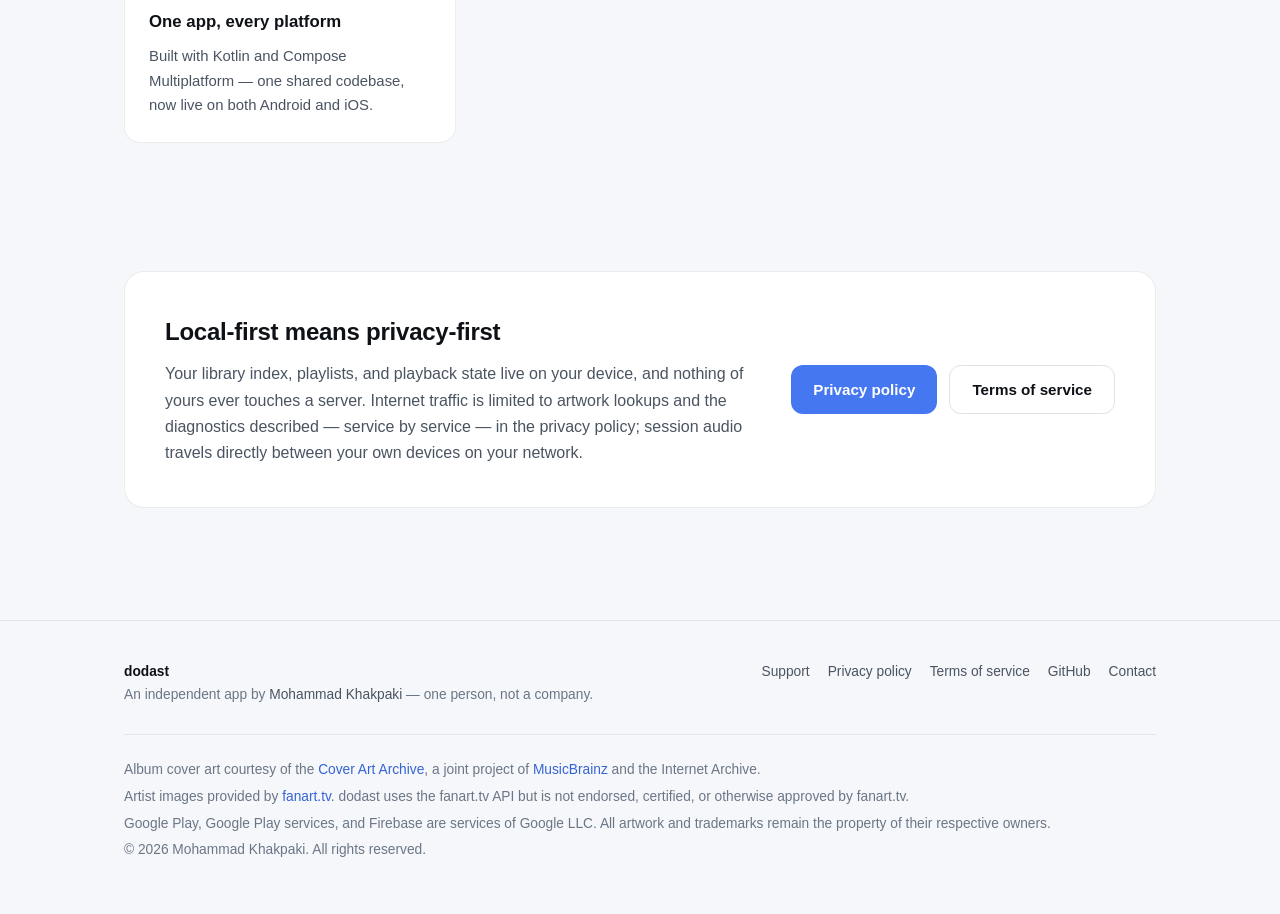
==== commit 6e344376: "Announce iOS release: real App Store badge and store links Replace the 'Coming soon on App Store' pl" ====
--- a/index.html
+++ b/index.html
@@ -61,13 +61,9 @@
           <a href="https://play.google.com/store/apps/details?id=com.mkhakpaki.dodast" class="store-badge store-badge-play" aria-label="Get it on Google Play">
             <img src="google-play-badge.png" alt="Get it on Google Play" height="54">
           </a>
-          <div class="store-badge store-badge-soon" aria-label="Coming soon to the App Store">
-            <svg width="26" height="26" viewBox="0 0 24 24" fill="currentColor" aria-hidden="true"><path d="M16.365 1.43c0 1.14-.468 2.15-1.19 2.98-.813.93-2.008 1.65-3.05 1.56-.14-1.12.44-2.29 1.14-3.03.81-.87 2.23-1.53 3.1-1.51zM20.5 17.1c-.44 1.02-.98 1.98-1.66 2.87-.9 1.19-1.63 2.02-2.7 2.02-1.02 0-1.36-.66-2.55-.66-1.2 0-1.58.65-2.55.68-1.05.03-1.86-1.02-2.77-2.19-1.85-2.42-3.27-6.85-1.37-9.85.94-1.48 2.6-2.42 4.4-2.44 1.02-.02 1.98.68 2.6.68.62 0 1.79-.84 3.02-.72.51.02 1.96.2 2.89 1.55-2.53 1.4-2.14 4.98.19 5.96-.4.99-.62 1.6-1.5 3.1z"/></svg>
-            <div class="store-badge-text">
-              <span class="soon-label">Coming soon on</span>
-              <span class="soon-store">App Store</span>
-            </div>
-          </div>
+          <a href="https://apps.apple.com/us/app/dodast/id6790904205" class="store-badge store-badge-apple" aria-label="Download on the App Store">
+            <img src="app-store-badge.svg" alt="Download on the App Store" height="54">
+          </a>
         </div>
       </div>
 
@@ -164,7 +160,7 @@
             <svg width="22" height="22" viewBox="0 0 24 24" fill="none" stroke="currentColor" stroke-width="1.8" stroke-linecap="round" stroke-linejoin="round"><rect x="7" y="2" width="10" height="20" rx="2.5"/><path d="M11 18.5h2"/></svg>
           </div>
           <h3>One app, every platform</h3>
-          <p>Built with Kotlin and Compose Multiplatform — one shared codebase. Android lands first; iOS is taking shape on the very same foundation.</p>
+          <p>Built with Kotlin and Compose Multiplatform — one shared codebase, now live on both Android and iOS.</p>
         </article>
       </div>
     </div>
--- a/style.css
+++ b/style.css
@@ -189,21 +189,7 @@
 }
 
 .store-badge-play img { display: block; border-radius: 8px; }
-
-.store-badge-soon {
-  display: inline-flex;
-  align-items: center;
-  gap: 10px;
-  height: 54px;
-  padding: 0 16px;
-  border: 1px solid var(--border-default);
-  border-radius: 10px;
-  color: var(--text-tertiary);
-}
-.store-badge-soon svg { flex: none; }
-.store-badge-text { display: flex; flex-direction: column; line-height: 1.25; }
-.soon-label { font-size: 0.68rem; }
-.soon-store { font-size: 1.05rem; font-weight: 600; color: var(--text-secondary); }
+.store-badge-apple img { display: block; }
 
 .btn {
   display: inline-flex;
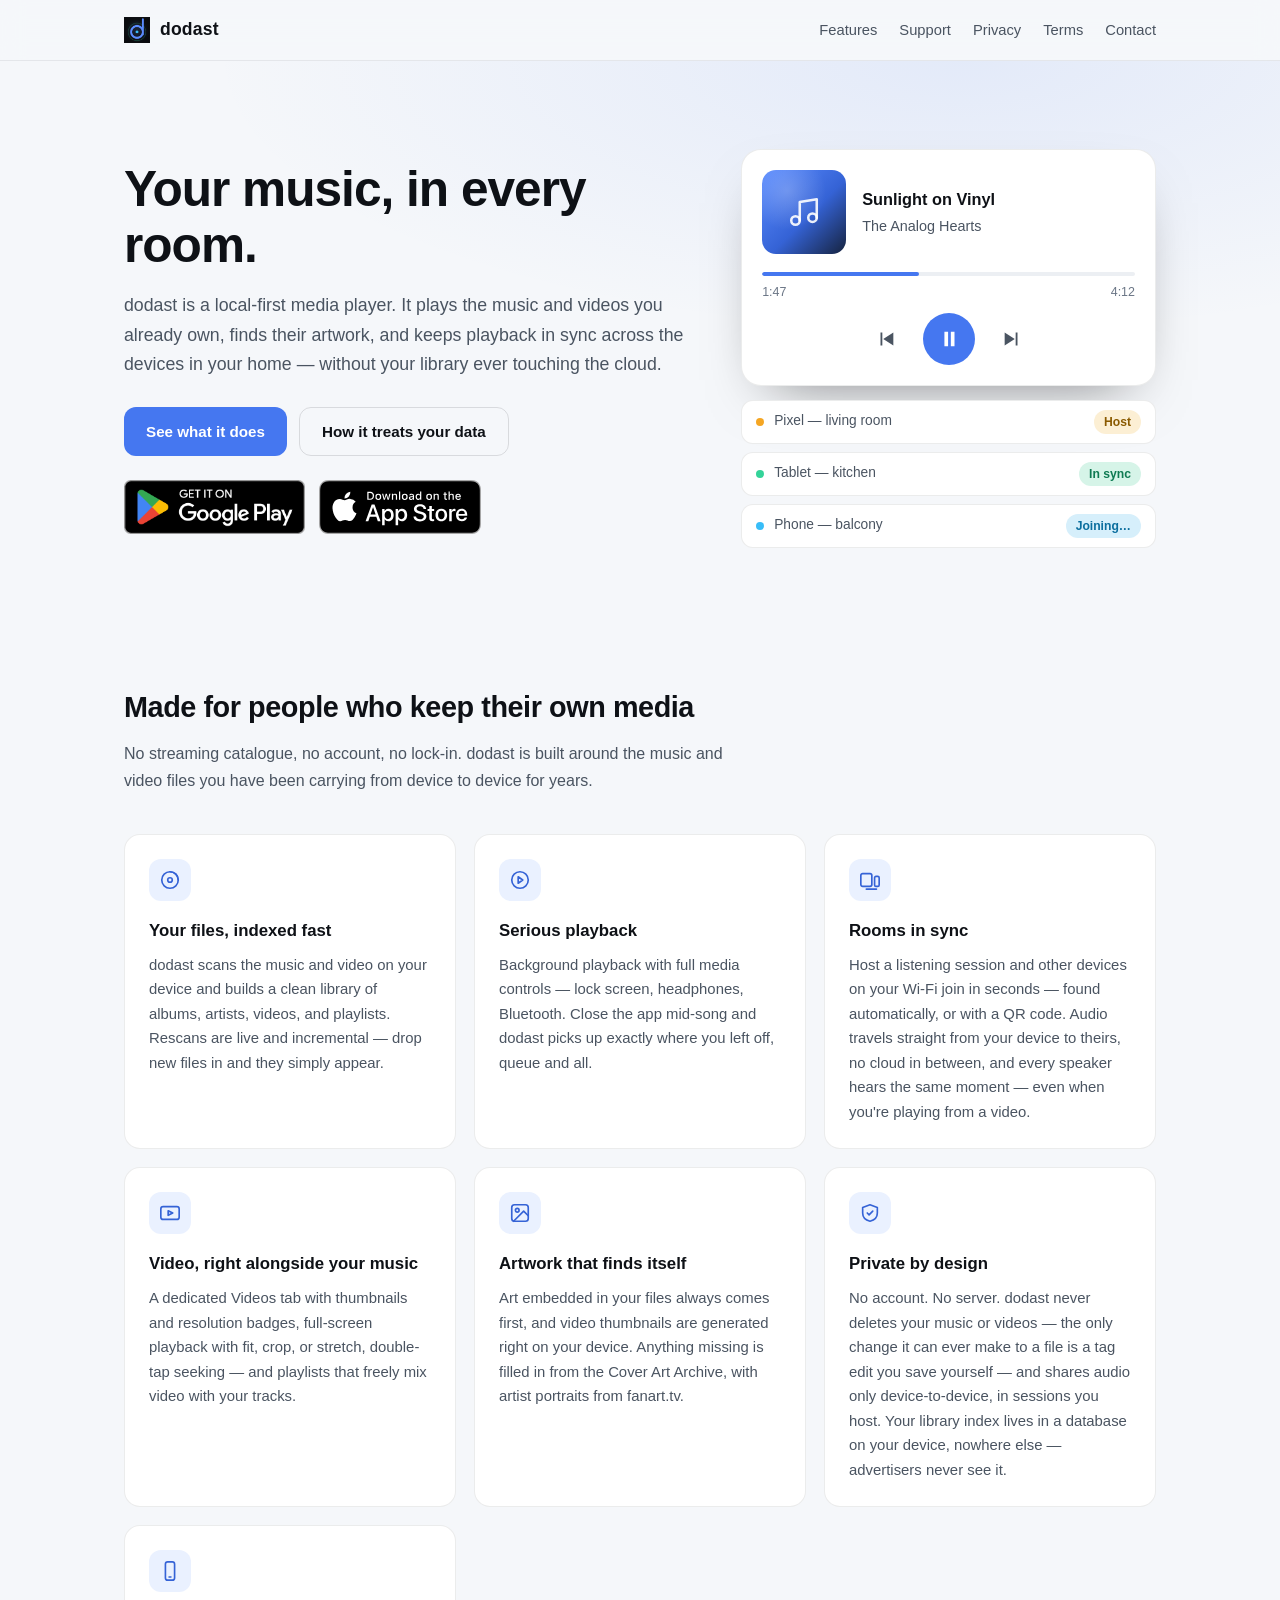
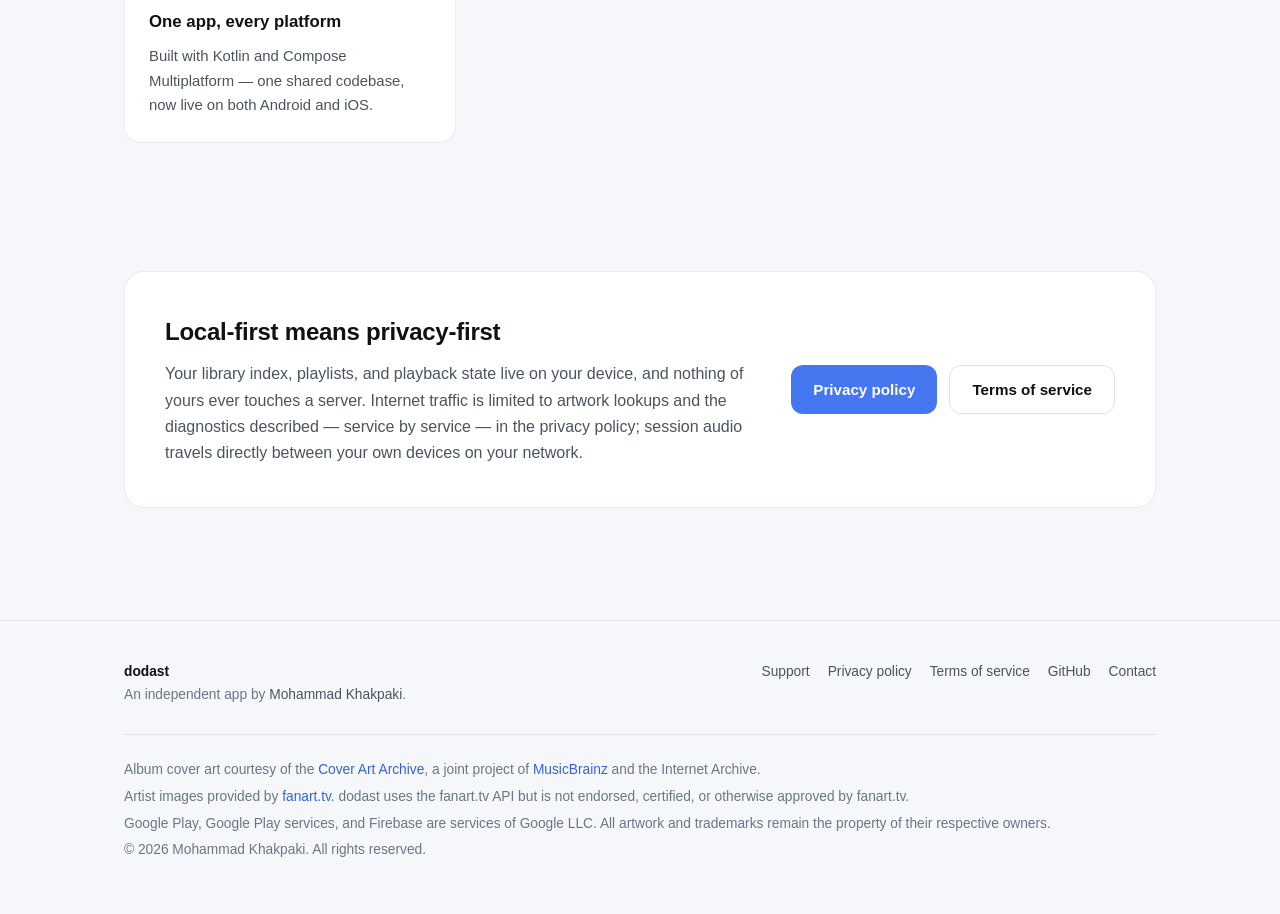
==== commit 0f7a9505: "Drop 'one person, not a company' from footer credit Co-Authored-By: Claude Fable 5 <noreply@anthropi" ====
--- a/index.html
+++ b/index.html
@@ -187,7 +187,7 @@
     <div class="footer-cols">
       <div>
         <strong style="color: var(--text-primary);">dodast</strong><br>
-        An independent app by <a href="mailto:mohamad.khakpaki@gmail.com">Mohammad Khakpaki</a> — one person, not a company.
+        An independent app by <a href="mailto:mohamad.khakpaki@gmail.com">Mohammad Khakpaki</a>.
       </div>
       <nav aria-label="Footer">
         <a href="support.html">Support</a>
--- a/style.css
+++ b/style.css
@@ -188,7 +188,7 @@
   margin-top: 24px;
 }
 
-.store-badge-play img { display: block; border-radius: 8px; }
+.store-badge-play img,
 .store-badge-apple img { display: block; }
 
 .btn {
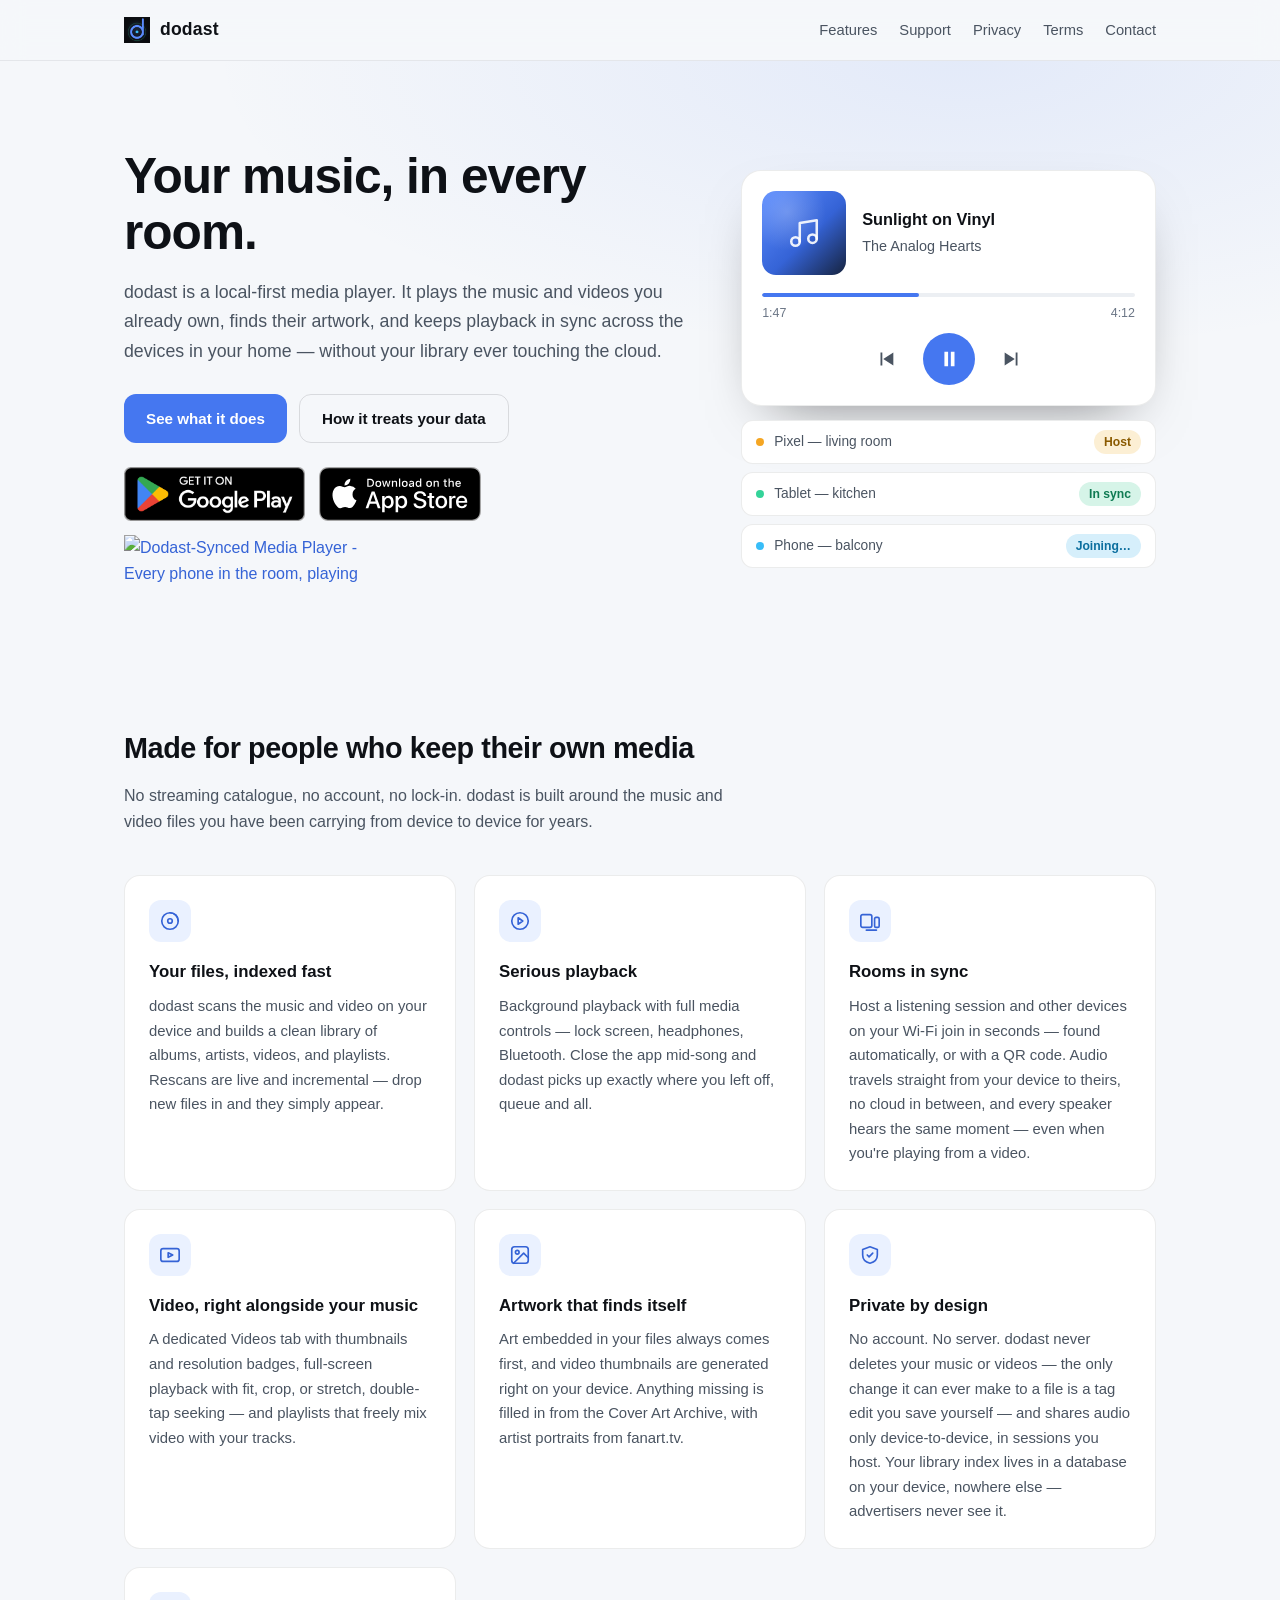
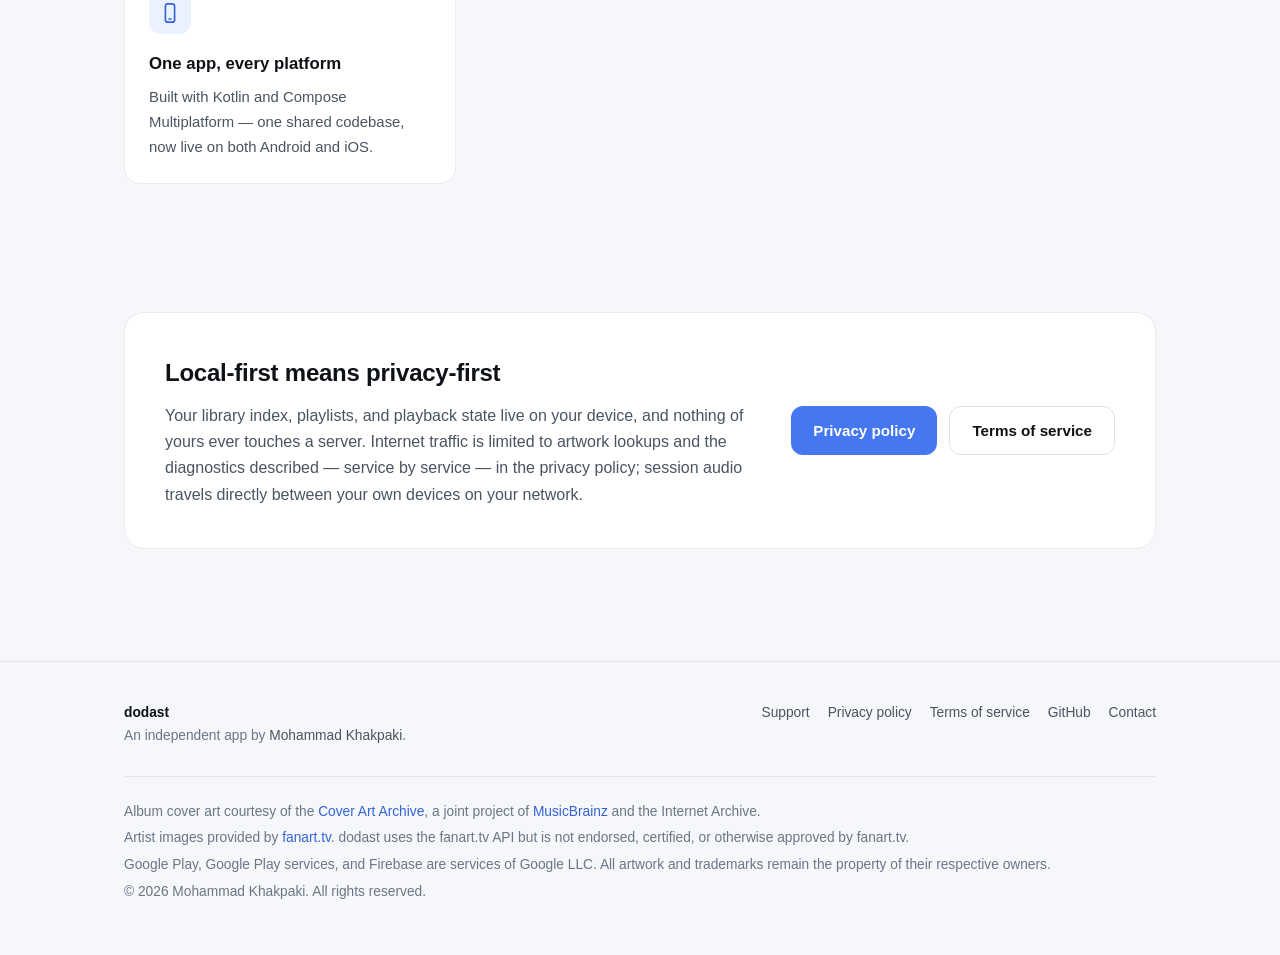
==== commit 03e56b6a: "Add Product Hunt badge to the homepage hero Sits in the store-badge row at the same 54px height, usi" ====
--- a/index.html
+++ b/index.html
@@ -64,6 +64,9 @@
           <a href="https://apps.apple.com/us/app/dodast/id6790904205" class="store-badge store-badge-apple" aria-label="Download on the App Store">
             <img src="app-store-badge.svg" alt="Download on the App Store" height="54">
           </a>
+          <a href="https://www.producthunt.com/products/dodast-synced-media-player?embed=true&amp;utm_source=badge-featured&amp;utm_medium=badge&amp;utm_campaign=badge-dodast-synced-media-player" class="store-badge store-badge-ph" target="_blank" rel="noopener noreferrer">
+            <img src="https://api.producthunt.com/widgets/embed-image/v1/featured.svg?post_id=1213082&amp;theme=dark&amp;t=1785701779472" alt="Dodast-Synced Media Player - Every phone in the room, playing in perfect sync | Product Hunt" width="250" height="54">
+          </a>
         </div>
       </div>
 
--- a/style.css
+++ b/style.css
@@ -188,8 +188,7 @@
   margin-top: 24px;
 }
 
-.store-badge-play img,
-.store-badge-apple img { display: block; }
+.store-badge img { display: block; }
 
 .btn {
   display: inline-flex;
